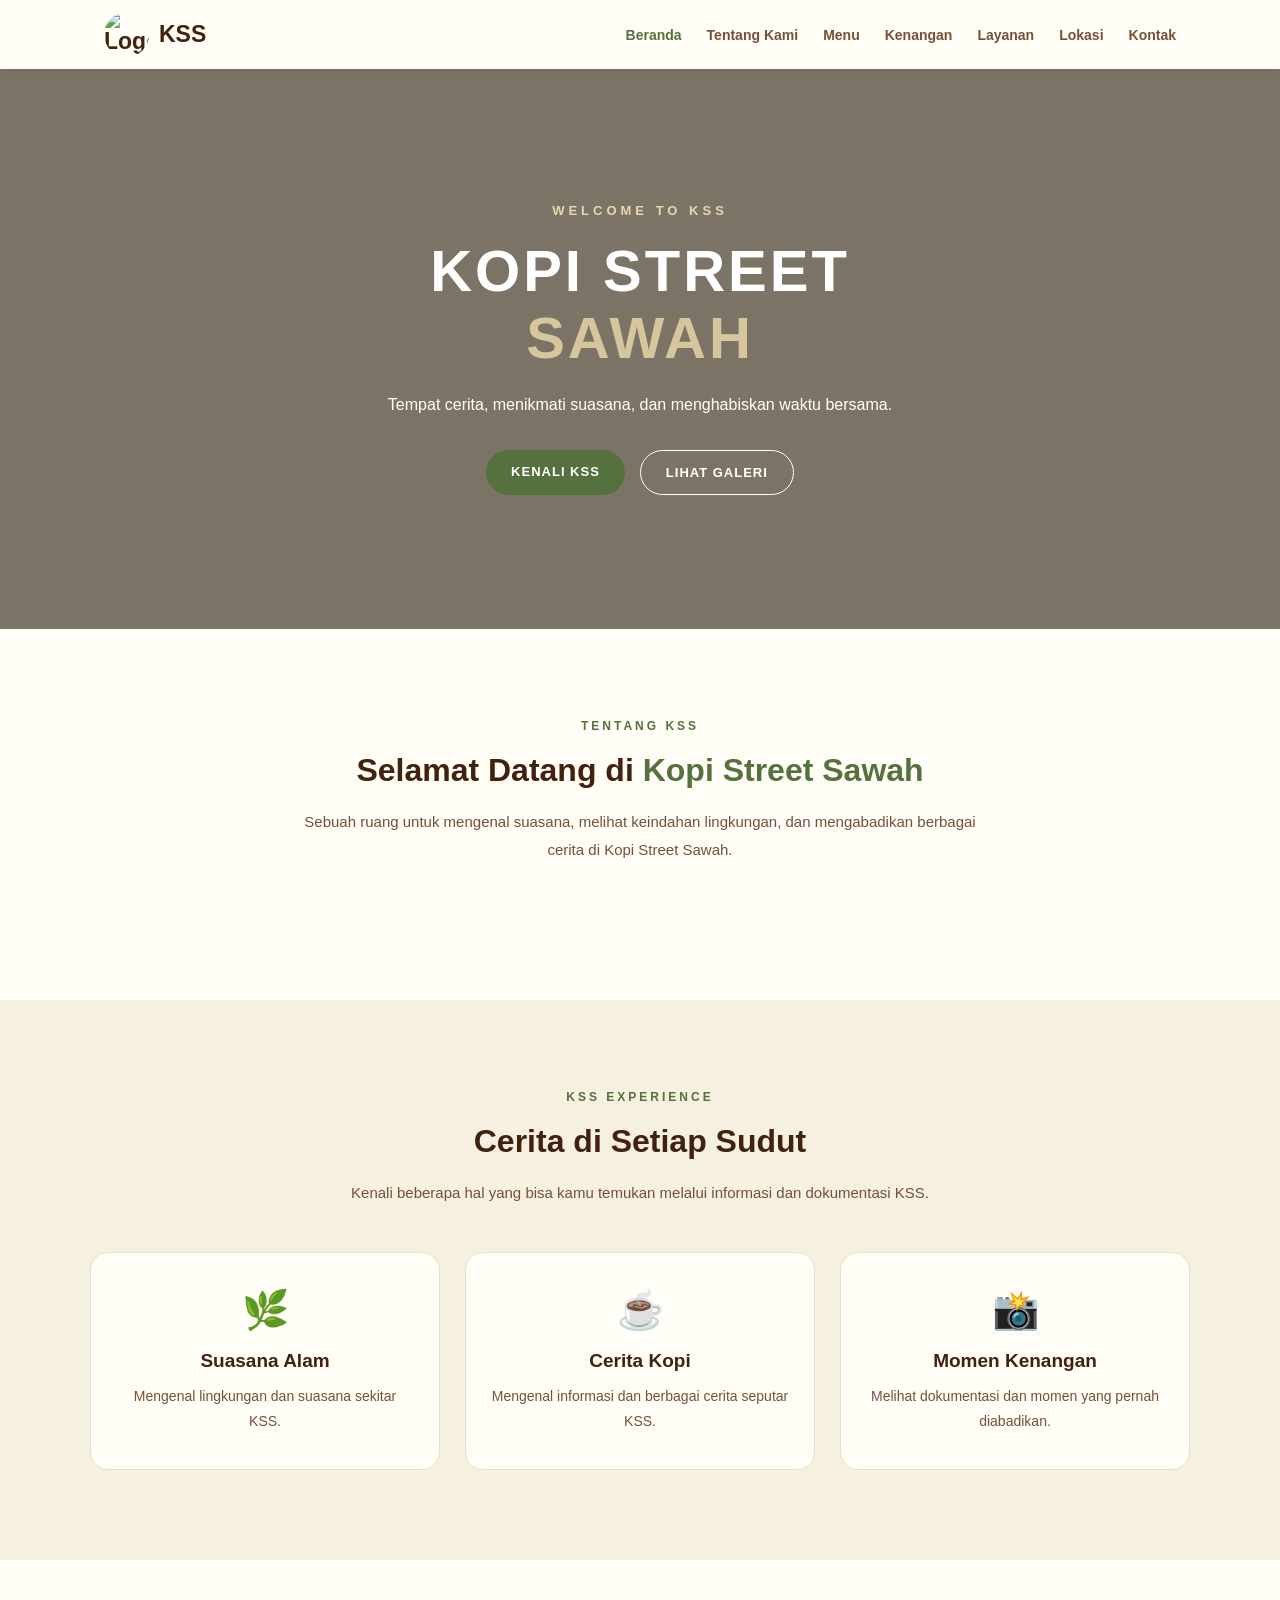
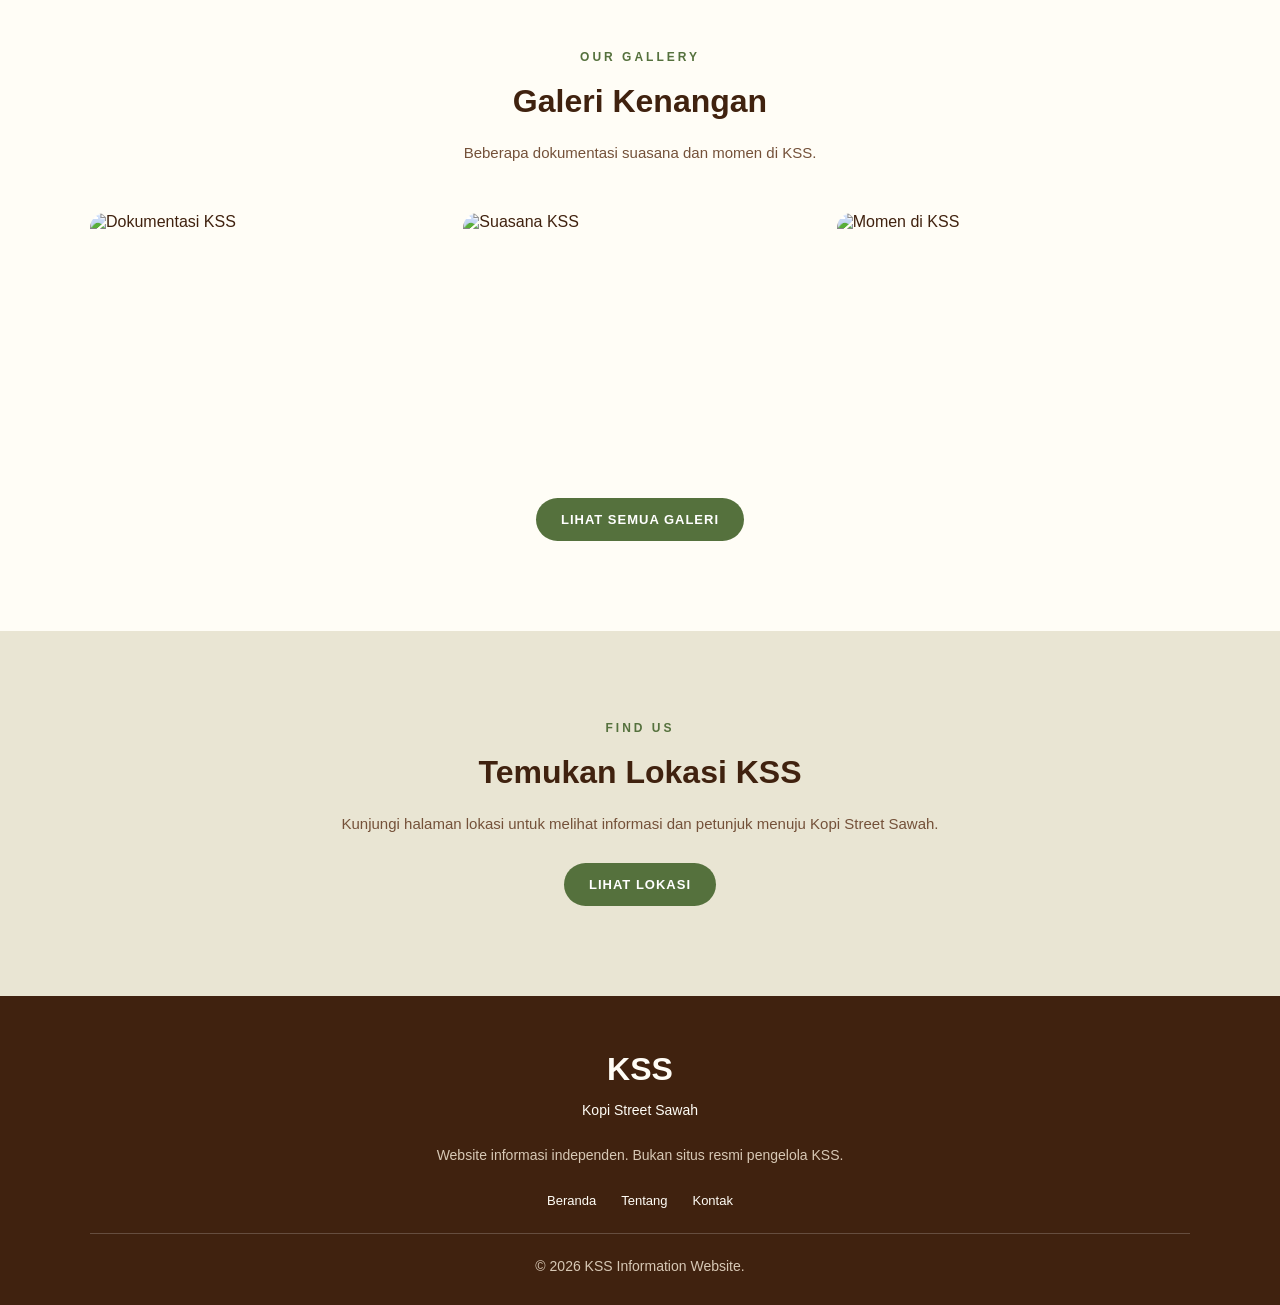
==== beranda.html @ fbb72c5a "uplod" ====
<!DOCTYPE html>
<html lang="id">

<head>
    <meta charset="UTF-8">

    <meta name="viewport"
          content="width=device-width, initial-scale=1.0">

    <title>Beranda | KSS Kopi Street Sawah</title>

    <meta name="description"
          content="Informasi dan galeri Kopi Street Sawah (KSS).">

    <link rel="stylesheet" href="style.css">
</head>

<body>

    <!-- =========================
         NAVBAR
    ========================== -->

    <header class="navbar">

        <div class="nav-container">

            <a href="beranda.html" class="nav-logo">
                <img src="img/logo-kss.png"
                     alt="Logo KSS">

                <span>KSS</span>
            </a>

            <button class="menu-toggle"
                    id="menuToggle"
                    aria-label="Buka menu navigasi"
                    aria-expanded="false">

                ☰

            </button>

            <nav class="nav-menu" id="navMenu">

                <a href="beranda.html" class="active">
                    Beranda
                </a>

                <a href="tentang.html">
                    Tentang Kami
                </a>

                <a href="menu.html">
                    Menu
                </a>

                <a href="kenangan.html">
                    Kenangan
                </a>

                <a href="layanan.html">
                    Layanan
                </a>

                <a href="lokasi.html">
                    Lokasi
                </a>

                <a href="kontak.html">
                    Kontak
                </a>

            </nav>

        </div>

    </header>


    <!-- =========================
         HERO / BANNER UTAMA
    ========================== -->

    <section class="hero">

        <div class="hero-content">

            <p class="hero-label">
                WELCOME TO KSS
            </p>

            <h1>
                KOPI STREET
                <span>SAWAH</span>
            </h1>

            <p class="hero-description">
                Tempat cerita, menikmati suasana,
                dan menghabiskan waktu bersama.
            </p>

            <div class="hero-buttons">

                <a href="tentang.html"
                   class="btn-primary">
                    KENALI KSS
                </a>

                <a href="kenangan.html"
                   class="btn-outline">
                    LIHAT GALERI
                </a>

            </div>

        </div>

    </section>


    <!-- =========================
         SAMBUTAN
    ========================== -->

    <section class="welcome-section">

        <div class="section-heading">

            <p class="section-label">
                TENTANG KSS
            </p>

            <h2>
                Selamat Datang di
                <span>Kopi Street Sawah</span>
            </h2>

            <p>
                Sebuah ruang untuk mengenal suasana,
                melihat keindahan lingkungan,
                dan mengabadikan berbagai cerita
                di Kopi Street Sawah.
            </p>

        </div>

    </section>


    <!-- =========================
         KEUNGGULAN SUASANA
    ========================== -->

    <section class="feature-section">

        <div class="section-heading">

            <p class="section-label">
                KSS EXPERIENCE
            </p>

            <h2>
                Cerita di Setiap Sudut
            </h2>

            <p>
                Kenali beberapa hal yang bisa
                kamu temukan melalui informasi
                dan dokumentasi KSS.
            </p>

        </div>

        <div class="feature-container">

            <article class="feature-card">

                <div class="feature-icon">
                    🌿
                </div>

                <h3>Suasana Alam</h3>

                <p>
                    Mengenal lingkungan dan
                    suasana sekitar KSS.
                </p>

            </article>


            <article class="feature-card">

                <div class="feature-icon">
                    ☕
                </div>

                <h3>Cerita Kopi</h3>

                <p>
                    Mengenal informasi dan
                    berbagai cerita seputar KSS.
                </p>

            </article>


            <article class="feature-card">

                <div class="feature-icon">
                    📸
                </div>

                <h3>Momen Kenangan</h3>

                <p>
                    Melihat dokumentasi dan
                    momen yang pernah diabadikan.
                </p>

            </article>

        </div>

    </section>


    <!-- =========================
         GALERI PREVIEW
    ========================== -->

    <section class="gallery-section">

        <div class="section-heading">

            <p class="section-label">
                OUR GALLERY
            </p>

            <h2>
                Galeri Kenangan
            </h2>

            <p>
                Beberapa dokumentasi suasana
                dan momen di KSS.
            </p>

        </div>

        <div class="gallery-container">

            <img src="img/galeri-1.jpg"
                 alt="Dokumentasi KSS">

            <img src="img/galeri-2.jpg"
                 alt="Suasana KSS">

            <img src="img/galeri-3.jpg"
                 alt="Momen di KSS">

        </div>

        <div class="gallery-button">

            <a href="kenangan.html"
               class="btn-primary">
                LIHAT SEMUA GALERI
            </a>

        </div>

    </section>


    <!-- =========================
         LOKASI PREVIEW
    ========================== -->

    <section class="location-section">

        <div class="location-content">

            <p class="section-label">
                FIND US
            </p>

            <h2>
                Temukan Lokasi KSS
            </h2>

            <p>
                Kunjungi halaman lokasi untuk
                melihat informasi dan petunjuk
                menuju Kopi Street Sawah.
            </p>

            <a href="lokasi.html"
               class="btn-primary">
                LIHAT LOKASI
            </a>

        </div>

    </section>


    <!-- =========================
         FOOTER
    ========================== -->

    <footer class="footer">

        <div class="footer-content">

            <h2>KSS</h2>

            <p>
                Kopi Street Sawah
            </p>

            <p class="footer-note">
                Website informasi independen.
                Bukan situs resmi pengelola KSS.
            </p>

            <div class="footer-links">

                <a href="beranda.html">Beranda</a>

                <a href="tentang.html">Tentang</a>

                <a href="kontak.html">Kontak</a>

            </div>

            <p class="copyright">
                © <span id="currentYear">2026</span>
                KSS Information Website.
            </p>

        </div>

    </footer>


    <script src="script.js"></script>

</body>
</html>
---- style.css ----
/* =================================
   1. PENGATURAN DASAR WEBSITE
================================= */

* {
    margin: 0;
    padding: 0;
    box-sizing: border-box;
}

:root {
    --cream: #f5f0df;
    --cream-light: #fffdf6;

    --brown: #40220f;
    --brown-light: #745139;

    --green: #55713d;
    --green-light: #829767;

    --white: #ffffff;
}

body {
    font-family: Arial, sans-serif;
    background-color: var(--cream);
    color: var(--brown);
}


/* =================================
   2. HALAMAN PEMBUKA
================================= */

.opening-page {
    min-height: 100vh;
    display: flex;
    justify-content: center;
    align-items: center;

    padding: 25px;

    background:
        radial-gradient(
            circle at top,
            #fffdf6,
            #e9e1c9
        );
}


/* =================================
   3. KOTAK KONTEN PEMBUKA
================================= */

.opening-container {
    width: 100%;
    max-width: 600px;
    text-align: center;
}

.opening-content {
    padding: 35px 20px;
    animation: fadeIn 1.2s ease;
}


/* =================================
   4. LOGO KSS
================================= */

.logo-wrapper {
    display: flex;
    justify-content: center;
    align-items: center;

    margin-bottom: 25px;
}

.opening-logo {
    width: 180px;
    height: 180px;

    object-fit: contain;

    border-radius: 50%;

    animation: logoAppear 1.2s ease;
}


/* =================================
   5. JUDUL WEBSITE
================================= */

.opening-title {
    font-size: 30px;
    font-weight: bold;

    letter-spacing: 2px;

    color: var(--brown);

    margin-bottom: 10px;
}

.opening-subtitle {
    font-size: 14px;
    color: var(--green);

    letter-spacing: 1px;

    margin-bottom: 35px;
}


/* =================================
   6. TEKS SAMBUTAN
================================= */

.welcome-text {
    margin-bottom: 35px;
}

.welcome-text p {
    font-size: 15px;
    line-height: 1.8;

    color: var(--brown-light);
}

.welcome-text h2 {
    font-size: 48px;

    color: var(--green);

    margin: 8px 0;
}


/* =================================
   7. TOMBOL MASUK WEBSITE
================================= */

.enter-button {
    display: inline-flex;
    align-items: center;
    justify-content: center;
    gap: 12px;

    padding: 15px 28px;

    background-color: var(--green);
    color: var(--white);

    text-decoration: none;

    font-size: 14px;
    font-weight: bold;

    letter-spacing: 1px;

    border-radius: 30px;

    transition: 0.3s ease;
}

.enter-button:hover {
    background-color: var(--brown);

    transform: translateY(-4px);
}

.enter-button span {
    font-size: 20px;
}


/* =================================
   8. FOOTER
================================= */

.opening-footer {
    margin-top: 45px;

    font-size: 12px;

    color: var(--brown-light);
}


/* =================================
   9. ANIMASI
================================= */

@keyframes fadeIn {
    from {
        opacity: 0;
        transform: translateY(20px);
    }

    to {
        opacity: 1;
        transform: translateY(0);
    }
}

@keyframes logoAppear {
    from {
        opacity: 0;
        transform: scale(0.7);
    }

    to {
        opacity: 1;
        transform: scale(1);
    }
}


/* =================================
   10. RESPONSIVE UNTUK HP
================================= */

@media screen and (max-width: 480px) {

    .opening-logo {
        width: 145px;
        height: 145px;
    }

    .opening-title {
        font-size: 23px;
    }

    .opening-subtitle {
        font-size: 12px;
    }

    .welcome-text h2 {
        font-size: 40px;
    }

    .welcome-text p {
        font-size: 14px;
    }

    .enter-button {
        padding: 13px 23px;
        font-size: 12px;
    }

}


/* =====================================
   11. NAVBAR
===================================== */

.navbar {
    width: 100%;
    background-color: var(--cream-light);

    position: sticky;
    top: 0;
    z-index: 1000;

    box-shadow: 0 3px 12px rgba(64, 34, 15, 0.08);
}

.nav-container {
    max-width: 1200px;
    margin: auto;
    padding: 12px 5%;

    display: flex;
    align-items: center;
    justify-content: space-between;
}

.nav-logo {
    display: flex;
    align-items: center;
    gap: 10px;

    color: var(--brown);
    text-decoration: none;

    font-size: 23px;
    font-weight: bold;
}

.nav-logo img {
    width: 45px;
    height: 45px;
    object-fit: contain;
    border-radius: 50%;
}

.nav-menu {
    display: flex;
    align-items: center;
    gap: 25px;
}

.nav-menu a {
    color: var(--brown-light);
    text-decoration: none;

    font-size: 14px;
    font-weight: bold;

    transition: 0.3s;
}

.nav-menu a:hover,
.nav-menu a.active {
    color: var(--green);
}

.menu-toggle {
    display: none;

    border: none;
    background: none;

    color: var(--brown);
    font-size: 28px;

    cursor: pointer;
}


/* =====================================
   12. HERO / BANNER
===================================== */

.hero {
    min-height: 560px;

    display: flex;
    align-items: center;
    justify-content: center;

    text-align: center;

    padding: 80px 20px;

    background:
        linear-gradient(
            rgba(35, 27, 15, 0.58),
            rgba(35, 27, 15, 0.58)
        ),
        url("img/background.jpg");

    background-size: cover;
    background-position: center;
}

.hero-content {
    max-width: 750px;
    color: var(--white);
}

.hero-label {
    color: #e8d6ad;

    font-size: 13px;
    font-weight: bold;
    letter-spacing: 4px;

    margin-bottom: 20px;
}

.hero h1 {
    font-size: 58px;
    line-height: 1.15;

    letter-spacing: 3px;

    margin-bottom: 20px;
}

.hero h1 span {
    display: block;
    color: #d6c69c;
}

.hero-description {
    font-size: 16px;
    line-height: 1.8;

    margin-bottom: 30px;
}

.hero-buttons {
    display: flex;
    justify-content: center;
    flex-wrap: wrap;
    gap: 15px;
}


/* =====================================
   13. TOMBOL UMUM
===================================== */

.btn-primary,
.btn-outline {
    display: inline-block;

    padding: 14px 25px;

    border-radius: 30px;

    text-decoration: none;

    font-size: 13px;
    font-weight: bold;
    letter-spacing: 1px;

    transition: 0.3s;
}

.btn-primary {
    background-color: var(--green);
    color: white;
}

.btn-primary:hover {
    background-color: var(--brown);
    transform: translateY(-3px);
}

.btn-outline {
    border: 1px solid white;
    color: white;
}

.btn-outline:hover {
    background-color: white;
    color: var(--brown);
}


/* =====================================
   14. JUDUL SETIAP BAGIAN
===================================== */

.section-heading {
    max-width: 700px;
    margin: 0 auto 45px;

    text-align: center;
}

.section-label {
    color: var(--green);

    font-size: 12px;
    font-weight: bold;
    letter-spacing: 3px;

    margin-bottom: 15px;
}

.section-heading h2,
.location-content h2 {
    color: var(--brown);

    font-size: 32px;
    line-height: 1.4;

    margin-bottom: 15px;
}

.section-heading h2 span {
    color: var(--green);
}

.section-heading p:not(.section-label) {
    color: var(--brown-light);

    font-size: 15px;
    line-height: 1.9;
}


/* =====================================
   15. SAMBUTAN
===================================== */

.welcome-section {
    padding: 90px 7%;

    background-color: var(--cream-light);
}


/* =====================================
   16. FEATURE / KEUNGGULAN
===================================== */

.feature-section {
    padding: 90px 7%;

    background-color: var(--cream);
}

.feature-container {
    max-width: 1100px;
    margin: auto;

    display: grid;
    grid-template-columns: repeat(3, 1fr);
    gap: 25px;
}

.feature-card {
    background-color: var(--cream-light);

    padding: 35px 25px;

    text-align: center;

    border-radius: 18px;

    border: 1px solid #e8dfc9;

    transition: 0.3s;
}

.feature-card:hover {
    transform: translateY(-7px);

    box-shadow: 0 12px 25px rgba(64, 34, 15, 0.1);
}

.feature-icon {
    font-size: 38px;
    margin-bottom: 18px;
}

.feature-card h3 {
    color: var(--brown);
    font-size: 19px;

    margin-bottom: 12px;
}

.feature-card p {
    color: var(--brown-light);

    font-size: 14px;
    line-height: 1.8;
}


/* =====================================
   17. GALERI
===================================== */

.gallery-section {
    padding: 90px 7%;

    background-color: var(--cream-light);
}

.gallery-container {
    max-width: 1100px;
    margin: auto;

    display: grid;
    grid-template-columns: repeat(3, 1fr);
    gap: 20px;
}

.gallery-container img {
    width: 100%;
    height: 250px;

    object-fit: cover;

    border-radius: 15px;

    transition: 0.3s;
}

.gallery-container img:hover {
    transform: scale(1.03);
}

.gallery-button {
    margin-top: 35px;
    text-align: center;
}


/* =====================================
   18. LOKASI
===================================== */

.location-section {
    padding: 90px 7%;

    text-align: center;

    background-color: #e9e5d3;
}

.location-content {
    max-width: 650px;
    margin: auto;
}

.location-content p:not(.section-label) {
    color: var(--brown-light);

    font-size: 15px;
    line-height: 1.9;

    margin-bottom: 25px;
}


/* =====================================
   19. FOOTER
===================================== */

.footer {
    background-color: var(--brown);

    color: var(--cream-light);

    padding: 55px 7% 25px;

    text-align: center;
}

.footer-content h2 {
    font-size: 32px;
    margin-bottom: 10px;
}

.footer-content > p {
    font-size: 14px;
    line-height: 1.8;
}

.footer-note {
    max-width: 500px;
    margin: 20px auto;
    color: #d7c8b5;
}

.footer-links {
    display: flex;
    justify-content: center;
    flex-wrap: wrap;
    gap: 25px;

    margin: 25px 0;
}

.footer-links a {
    color: var(--cream-light);
    text-decoration: none;
    font-size: 13px;
}

.footer-links a:hover {
    color: #c9d4a8;
}

.copyright {
    padding-top: 20px;
    border-top: 1px solid rgba(255,255,255,0.2);

    color: #d7c8b5;
}


/* =====================================
   20. RESPONSIVE TABLET DAN HP
===================================== */

@media screen and (max-width: 900px) {

    .nav-menu {
        gap: 12px;
    }

    .nav-menu a {
        font-size: 12px;
    }

    .hero h1 {
        font-size: 45px;
    }

    .feature-container {
        grid-template-columns: repeat(2, 1fr);
    }

}

@media screen and (max-width: 650px) {

    .nav-container {
        position: relative;
    }

    .menu-toggle {
        display: block;
    }

    .nav-menu {
        display: none;

        position: absolute;
        top: 100%;
        left: 0;

        width: 100%;

        padding: 20px;

        background-color: var(--cream-light);

        flex-direction: column;
        align-items: flex-start;

        box-shadow: 0 8px 15px rgba(0,0,0,0.1);
    }

    .nav-menu.show {
        display: flex;
    }

    .nav-menu a {
        width: 100%;
        padding: 10px 0;
        font-size: 14px;
    }

    .hero {
        min-height: 480px;
    }

    .hero h1 {
        font-size: 35px;
    }

    .hero-description {
        font-size: 14px;
    }

    .section-heading h2,
    .location-content h2 {
        font-size: 25px;
    }

    .feature-container {
        grid-template-columns: 1fr;
    }

    .gallery-container {
        grid-template-columns: 1fr;
    }

    .gallery-container img {
        height: 230px;
    }

    .welcome-section,
    .feature-section,
    .gallery-section,
    .location-section {
        padding: 65px 6%;
    }

}


/* =====================================
   21. BANNER TENTANG KAMI
===================================== */

.about-hero {
    min-height: 350px;

    display: flex;
    justify-content: center;
    align-items: center;

    text-align: center;

    padding: 70px 20px;

    background:
        linear-gradient(
            rgba(48, 35, 20, 0.65),
            rgba(48, 35, 20, 0.65)
        ),
        url("img/background.jpg");

    background-size: cover;
    background-position: center;
}

.about-hero-content {
    color: var(--white);
}

.about-hero-content .section-label {
    color: #e5d5b5;
}

.about-hero-content h1 {
    font-size: 48px;
    margin-bottom: 15px;
}

.about-hero-content p:last-child {
    font-size: 16px;
    line-height: 1.8;
}


/* =====================================
   22. PERKENALAN KSS
===================================== */

.about-introduction {
    max-width: 1200px;
    margin: auto;

    padding: 90px 7%;

    display: grid;
    grid-template-columns: 1fr 1fr;

    align-items: center;
    gap: 55px;
}

.about-image img {
    width: 100%;
    height: 380px;

    object-fit: cover;

    border-radius: 20px;

    box-shadow:
        0 12px 30px rgba(64, 34, 15, 0.12);
}

.about-text h2 {
    font-size: 34px;
    line-height: 1.4;

    color: var(--brown);

    margin-bottom: 20px;
}

.about-text h2 span {
    color: var(--green);
}

.about-text p:not(.section-label) {
    color: var(--brown-light);

    font-size: 15px;
    line-height: 1.9;

    margin-bottom: 15px;
}


/* =====================================
   23. CERITA KSS
===================================== */

.about-story {
    padding: 90px 7%;

    background-color: #eae5d5;
}

.story-container {
    max-width: 1100px;
    margin: auto;

    display: grid;
    grid-template-columns: repeat(3, 1fr);
    gap: 25px;
}

.story-card {
    background-color: var(--cream-light);

    padding: 35px 25px;

    text-align: center;

    border-radius: 18px;

    border: 1px solid #e5dcc7;

    transition: 0.3s ease;
}

.story-card:hover {
    transform: translateY(-7px);

    box-shadow:
        0 12px 25px rgba(64, 34, 15, 0.1);
}

.story-card span {
    display: block;

    font-size: 42px;

    margin-bottom: 18px;
}

.story-card h3 {
    color: var(--brown);

    font-size: 20px;

    margin-bottom: 12px;
}

.story-card p {
    color: var(--brown-light);

    font-size: 14px;
    line-height: 1.8;
}


/* =====================================
   24. GALERI TENTANG KSS
===================================== */

.about-gallery {
    padding: 100px 7%;

    text-align: center;

    background:
        linear-gradient(
            rgba(255, 253, 246, 0.92),
            rgba(255, 253, 246, 0.92)
        ),
        url("img/background.jpg");

    background-size: cover;
    background-position: center;
}

.about-gallery-content {
    max-width: 650px;
    margin: auto;
}

.about-gallery-content h2 {
    color: var(--brown);

    font-size: 32px;
    line-height: 1.4;

    margin-bottom: 15px;
}

.about-gallery-content p:not(.section-label) {
    color: var(--brown-light);

    font-size: 15px;
    line-height: 1.9;

    margin-bottom: 25px;
}


/* =====================================
   25. RESPONSIVE TENTANG KAMI
===================================== */

@media screen and (max-width: 800px) {

    .about-introduction {
        grid-template-columns: 1fr;

        gap: 30px;

        padding: 65px 6%;
    }

    .about-image img {
        height: 300px;
    }

    .story-container {
        grid-template-columns: repeat(2, 1fr);
    }

}

@media screen and (max-width: 550px) {

    .about-hero {
        min-height: 280px;
    }

    .about-hero-content h1 {
        font-size: 35px;
    }

    .about-introduction {
        padding: 55px 6%;
    }

    .about-image img {
        height: 240px;
    }

    .about-text h2 {
        font-size: 27px;
    }

    .story-container {
        grid-template-columns: 1fr;
    }

    .about-story {
        padding: 65px 6%;
    }

    .about-gallery {
        padding: 70px 6%;
    }

    .about-gallery-content h2 {
        font-size: 26px;
    }

}


/* =====================================
   26. BANNER MENU
===================================== */

.menu-hero {
    min-height: 350px;

    display: flex;
    align-items: center;
    justify-content: center;

    text-align: center;
    padding: 70px 20px;

    background:
        linear-gradient(
            rgba(48, 35, 20, 0.65),
            rgba(48, 35, 20, 0.65)
        ),
        url("img/background.jpg");

    background-size: cover;
    background-position: center;
}

.menu-hero-content {
    color: var(--white);
}

.menu-hero-content .section-label {
    color: #e5d5b5;
}

.menu-hero-content h1 {
    font-size: 48px;
    margin-bottom: 15px;
}

.menu-hero-content p:last-child {
    font-size: 15px;
    line-height: 1.8;
}


/* =====================================
   27. PEMBUKA MENU
===================================== */

.menu-introduction {
    padding: 80px 7%;

    background-color: var(--cream-light);
}


/* =====================================
   28. DAFTAR MENU
===================================== */

.menu-list-section {
    padding: 70px 7%;

    background-color: var(--cream);
}

.menu-information {
    max-width: 650px;
    margin: auto;

    padding: 45px 30px;

    text-align: center;

    background-color: var(--cream-light);

    border: 1px solid #e5dcc7;
    border-radius: 20px;
}

.menu-information-icon {
    font-size: 55px;
    margin-bottom: 20px;
}

.menu-information h2 {
    color: var(--brown);

    font-size: 25px;
    line-height: 1.4;

    margin-bottom: 15px;
}

.menu-information p {
    color: var(--brown-light);

    font-size: 14px;
    line-height: 1.9;
}


/* =====================================
   29. TEMPLATE KARTU MENU
===================================== */

.menu-card {
    overflow: hidden;

    background-color: var(--cream-light);

    border: 1px solid #e5dcc7;
    border-radius: 16px;

    transition: 0.3s ease;
}

.menu-card:hover {
    transform: translateY(-5px);

    box-shadow:
        0 12px 25px rgba(64, 34, 15, 0.1);
}

.menu-card img {
    width: 100%;
    height: 200px;

    object-fit: cover;
}

.menu-card-content {
    padding: 20px;
}

.menu-card-content h3 {
    color: var(--brown);

    font-size: 19px;

    margin-bottom: 10px;
}

.menu-card-content p {
    color: var(--brown-light);

    font-size: 14px;
    line-height: 1.7;

    margin-bottom: 15px;
}

.menu-card-content span {
    color: var(--green);

    font-size: 15px;
    font-weight: bold;
}


/* =====================================
   30. CATATAN MENU
===================================== */

.menu-note {
    padding: 30px 7%;

    background-color: #eae5d5;

    text-align: center;
}

.menu-note p {
    color: var(--brown-light);

    font-size: 13px;
    line-height: 1.8;

    margin-bottom: 8px;
}


/* =====================================
   31. RESPONSIVE MENU
===================================== */

@media screen and (max-width: 600px) {

    .menu-hero {
        min-height: 280px;
    }

    .menu-hero-content h1 {
        font-size: 36px;
    }

    .menu-information {
        padding: 35px 20px;
    }

    .menu-information h2 {
        font-size: 21px;
    }

    .menu-list-section {
        padding: 55px 6%;
    }

    .menu-introduction {
        padding: 60px 6%;
    }

}


/* =================================
   1. BANNER GALERI KENANGAN
================================= */

.memory-hero {
    min-height: 350px;
    display: flex;
    justify-content: center;
    align-items: center;
    text-align: center;
    padding: 60px 20px;

    background:
        linear-gradient(
            rgba(40, 25, 12, 0.65),
            rgba(40, 25, 12, 0.65)
        ),
        url("img/background.jpg");

    background-size: cover;
    background-position: center;
}

.memory-hero-content {
    max-width: 700px;
    color: white;
}

.memory-hero-content h1 {
    font-size: 42px;
    margin: 15px 0;
    letter-spacing: 1px;
}

.memory-hero-content p {
    font-size: 16px;
    line-height: 1.8;
}


/* =================================
   2. PEMBUKA GALERI
================================= */

.memory-introduction {
    padding: 70px 20px 35px;
    text-align: center;
}

.memory-introduction .section-heading {
    max-width: 700px;
    margin: auto;
}


/* =================================
   3. GRID GALERI FOTO
================================= */

.memory-gallery {
    padding: 35px 7% 80px;
}

.memory-grid {
    max-width: 1200px;
    margin: auto;

    display: grid;
    grid-template-columns: repeat(3, 1fr);
    gap: 25px;
}


/* =================================
   4. KARTU FOTO
================================= */

.memory-item {
    position: relative;
    overflow: hidden;

    background: var(--cream-light);

    border-radius: 15px;

    box-shadow:
        0 5px 18px rgba(0, 0, 0, 0.10);

    transition: 0.3s ease;
}

.memory-item img {
    width: 100%;
    height: 250px;

    display: block;

    object-fit: cover;

    transition: transform 0.5s ease;
}

.memory-item figcaption {
    padding: 17px;

    font-size: 15px;
    font-weight: bold;

    color: var(--brown);

    text-align: center;
}


/* =================================
   5. EFEK SAAT FOTO DISENTUH
================================= */

.memory-item:hover {
    transform: translateY(-7px);

    box-shadow:
        0 12px 25px rgba(0, 0, 0, 0.15);
}

.memory-item:hover img {
    transform: scale(1.08);
}


/* =================================
   6. BAGIAN VIDEO
================================= */

.memory-video-section {
    padding: 70px 20px 90px;

    background-color: var(--cream-light);
}

.memory-video-section .section-heading {
    max-width: 700px;
    margin: auto auto 35px;

    text-align: center;
}

.video-placeholder {
    max-width: 750px;
    min-height: 280px;

    margin: auto;
    padding: 35px 25px;

    display: flex;
    flex-direction: column;
    justify-content: center;
    align-items: center;

    text-align: center;

    background-color: #e9e1c9;

    border: 2px dashed var(--green);
    border-radius: 18px;
}

.video-placeholder-icon {
    width: 65px;
    height: 65px;

    display: flex;
    justify-content: center;
    align-items: center;

    margin-bottom: 20px;

    color: white;
    background-color: var(--green);

    border-radius: 50%;

    font-size: 25px;
}

.video-placeholder h3 {
    margin-bottom: 10px;
    color: var(--brown);
}

.video-placeholder p {
    max-width: 450px;

    color: var(--brown-light);

    font-size: 14px;
    line-height: 1.7;
}


/* =================================
   7. RESPONSIVE TABLET
================================= */

@media screen and (max-width: 900px) {

    .memory-grid {
        grid-template-columns: repeat(2, 1fr);
    }

    .memory-item img {
        height: 230px;
    }

}


/* =================================
   8. RESPONSIVE HP
================================= */

@media screen and (max-width: 600px) {

    .memory-hero {
        min-height: 280px;
    }

    .memory-hero-content h1 {
        font-size: 30px;
    }

    .memory-hero-content p {
        font-size: 14px;
    }

    .memory-introduction {
        padding: 50px 20px 20px;
    }

    .memory-gallery {
        padding: 25px 18px 55px;
    }

    .memory-grid {
        grid-template-columns: 1fr;
        gap: 20px;
    }

    .memory-item img {
        height: 240px;
    }

    .memory-video-section {
        padding: 50px 18px 65px;
    }

    .video-placeholder {
        min-height: 250px;
    }

}


/* =================================
   1. HERO LOKASI
================================= */

.location-hero {
    min-height: 350px;

    display: flex;
    justify-content: center;
    align-items: center;

    padding: 60px 20px;
    text-align: center;

    background:
        linear-gradient(
            rgba(40, 25, 12, 0.65),
            rgba(40, 25, 12, 0.65)
        ),
        url("img/background.jpg");

    background-size: cover;
    background-position: center;
}

.location-hero-content {
    max-width: 700px;
    color: white;
}

.location-hero-content h1 {
    font-size: 42px;
    margin: 15px 0;
}

.location-hero-content p {
    font-size: 16px;
    line-height: 1.8;
}


/* =================================
   2. INFORMASI LOKASI
================================= */

.location-information {
    padding: 75px 20px;
}

.location-information .section-heading {
    max-width: 700px;
    margin: auto;
    text-align: center;
}

.location-card {
    max-width: 600px;

    margin: 40px auto 0;
    padding: 35px 25px;

    text-align: center;

    background: var(--cream-light);

    border-radius: 18px;

    box-shadow:
        0 8px 25px rgba(0, 0, 0, 0.08);
}

.location-icon {
    font-size: 42px;
    margin-bottom: 15px;
}

.location-card h3 {
    font-size: 22px;
    margin-bottom: 12px;
    color: var(--brown);
}

.location-card p {
    color: var(--brown-light);
    line-height: 1.8;
}

.location-status {
    display: inline-block;

    margin-top: 20px;
    padding: 9px 17px;

    background: #e9e1c9;
    color: var(--green);

    border-radius: 20px;

    font-size: 12px;
    font-weight: bold;
}


/* =================================
   3. PETA LOKASI
================================= */

.location-map-section {
    padding: 75px 20px;

    background: var(--cream-light);
}

.location-map-section .section-heading {
    max-width: 700px;
    margin: 0 auto 35px;

    text-align: center;
}

.map-placeholder {
    max-width: 1000px;
    min-height: 320px;

    margin: auto;
    padding: 35px 20px;

    display: flex;
    flex-direction: column;
    justify-content: center;
    align-items: center;

    text-align: center;

    background: #e9e1c9;

    border: 2px dashed var(--green);
    border-radius: 18px;
}

.map-icon {
    font-size: 55px;
    margin-bottom: 18px;
}

.map-placeholder h3 {
    color: var(--brown);
    margin-bottom: 12px;
}

.map-placeholder p {
    max-width: 450px;

    color: var(--brown-light);

    font-size: 14px;
    line-height: 1.8;
}


/* =================================
   4. PETUNJUK KUNJUNGAN
================================= */

.location-guide {
    padding: 75px 7%;
}

.location-guide .section-heading {
    max-width: 700px;
    margin: 0 auto 40px;

    text-align: center;
}

.guide-grid {
    max-width: 1100px;

    margin: auto;

    display: grid;
    grid-template-columns: repeat(3, 1fr);

    gap: 25px;
}

.guide-card {
    padding: 30px 22px;

    text-align: center;

    background: var(--cream-light);

    border-radius: 15px;

    box-shadow:
        0 5px 18px rgba(0, 0, 0, 0.07);

    transition: 0.3s ease;
}

.guide-card:hover {
    transform: translateY(-6px);
}

.guide-card span {
    display: block;

    font-size: 38px;

    margin-bottom: 18px;
}

.guide-card h3 {
    color: var(--brown);

    font-size: 18px;

    margin-bottom: 12px;
}

.guide-card p {
    color: var(--brown-light);

    font-size: 14px;
    line-height: 1.8;
}


/* =================================
   5. RESPONSIVE TABLET
================================= */

@media screen and (max-width: 900px) {

    .guide-grid {
        grid-template-columns: repeat(2, 1fr);
    }

}


/* =================================
   6. RESPONSIVE HP
================================= */

@media screen and (max-width: 600px) {

    .location-hero {
        min-height: 280px;
    }

    .location-hero-content h1 {
        font-size: 30px;
    }

    .location-hero-content p {
        font-size: 14px;
    }

    .location-information {
        padding: 50px 18px;
    }

    .location-map-section {
        padding: 50px 18px;
    }

    .map-placeholder {
        min-height: 250px;
    }

    .location-guide {
        padding: 50px 18px;
    }

    .guide-grid {
        grid-template-columns: 1fr;
        gap: 18px;
    }

}


/* =================================
   1. HERO LAYANAN
================================= */

.service-hero {
    min-height: 350px;

    display: flex;
    justify-content: center;
    align-items: center;

    padding: 60px 20px;
    text-align: center;

    background:
        linear-gradient(
            rgba(40, 25, 12, 0.65),
            rgba(40, 25, 12, 0.65)
        ),
        url("img/background.jpg");

    background-size: cover;
    background-position: center;
}

.service-hero-content {
    max-width: 700px;
    color: white;
}

.service-hero-content h1 {
    font-size: 42px;
    margin: 15px 0;
}

.service-hero-content p {
    font-size: 16px;
    line-height: 1.8;
}


/* =================================
   2. PENGENALAN LAYANAN
================================= */

.service-introduction {
    padding: 75px 20px 40px;
}

.service-introduction .section-heading {
    max-width: 700px;
    margin: auto;
    text-align: center;
}


/* =================================
   3. KARTU LAYANAN
================================= */

.service-list-section {
    padding: 35px 7% 80px;
}

.service-grid {
    max-width: 1100px;
    margin: auto;

    display: grid;
    grid-template-columns: repeat(3, 1fr);
    gap: 25px;
}

.service-card {
    padding: 35px 25px;

    text-align: center;

    background: var(--cream-light);

    border-radius: 17px;

    box-shadow:
        0 6px 20px rgba(0, 0, 0, 0.08);

    transition: 0.3s ease;
}

.service-card:hover {
    transform: translateY(-7px);

    box-shadow:
        0 12px 25px rgba(0, 0, 0, 0.13);
}

.service-icon {
    font-size: 45px;
    margin-bottom: 20px;
}

.service-card h3 {
    color: var(--brown);
    font-size: 19px;
    margin-bottom: 15px;
}

.service-card p {
    color: var(--brown-light);

    font-size: 14px;
    line-height: 1.8;

    margin-bottom: 20px;
}

.service-link {
    display: inline-block;

    color: var(--green);

    text-decoration: none;

    font-size: 14px;
    font-weight: bold;

    transition: 0.3s;
}

.service-link:hover {
    color: var(--brown);
}


/* =================================
   4. FASILITAS
================================= */

.facility-section {
    padding: 75px 20px;

    background: var(--cream-light);
}

.facility-section .section-heading {
    max-width: 700px;
    margin: auto auto 35px;

    text-align: center;
}

.facility-placeholder {
    max-width: 750px;
    min-height: 260px;

    margin: auto;
    padding: 35px 25px;

    display: flex;
    flex-direction: column;
    justify-content: center;
    align-items: center;

    text-align: center;

    background: #e9e1c9;

    border: 2px dashed var(--green);
    border-radius: 18px;
}

.facility-icon {
    font-size: 50px;
    margin-bottom: 15px;
}

.facility-placeholder h3 {
    color: var(--brown);
    margin-bottom: 12px;
}

.facility-placeholder p {
    color: var(--brown-light);

    font-size: 14px;
    line-height: 1.8;
}


/* =================================
   5. CATATAN LAYANAN
================================= */

.service-note {
    max-width: 900px;

    margin: 50px auto;
    padding: 0 25px;

    text-align: center;
}

.service-note p {
    color: var(--brown-light);

    font-size: 14px;
    line-height: 1.9;
}


/* =================================
   6. RESPONSIVE TABLET
================================= */

@media screen and (max-width: 900px) {

    .service-grid {
        grid-template-columns: repeat(2, 1fr);
    }

}


/* =================================
   7. RESPONSIVE HP
================================= */

@media screen and (max-width: 600px) {

    .service-hero {
        min-height: 280px;
    }

    .service-hero-content h1 {
        font-size: 30px;
    }

    .service-hero-content p {
        font-size: 14px;
    }

    .service-introduction {
        padding: 50px 18px 25px;
    }

    .service-list-section {
        padding: 25px 18px 55px;
    }

    .service-grid {
        grid-template-columns: 1fr;
        gap: 18px;
    }

    .service-card {
        padding: 30px 22px;
    }

    .facility-section {
        padding: 50px 18px;
    }

    .facility-placeholder {
        min-height: 230px;
    }

}


/* =================================
   1. HERO PESAN
================================= */

.message-hero {
    min-height: 350px;

    display: flex;
    justify-content: center;
    align-items: center;

    padding: 60px 20px;
    text-align: center;

    background:
        linear-gradient(
            rgba(40, 25, 12, 0.65),
            rgba(40, 25, 12, 0.65)
        ),
        url("img/background.jpg");

    background-size: cover;
    background-position: center;
}

.message-hero-content {
    max-width: 700px;
    color: white;
}

.message-hero-content h1 {
    font-size: 42px;
    margin: 15px 0;
}

.message-hero-content p {
    font-size: 16px;
    line-height: 1.8;
}


/* =================================
   2. PENGENALAN PESAN
================================= */

.message-introduction {
    padding: 75px 20px 40px;
}

.message-introduction .section-heading {
    max-width: 750px;
    margin: auto;
    text-align: center;
}


/* =================================
   3. KARTU INFORMASI
================================= */

.message-options {
    max-width: 1150px;

    margin: auto;
    padding: 35px 25px 80px;

    display: grid;
    grid-template-columns: repeat(3, 1fr);
    gap: 25px;
}

.message-card {
    padding: 35px 25px;

    text-align: center;

    background: var(--cream-light);

    border-radius: 17px;

    box-shadow:
        0 6px 20px rgba(0, 0, 0, 0.08);

    transition: 0.3s ease;
}

.message-card:hover {
    transform: translateY(-7px);

    box-shadow:
        0 12px 25px rgba(0, 0, 0, 0.13);
}

.message-icon {
    font-size: 45px;
    margin-bottom: 20px;
}

.message-card h3 {
    color: var(--brown);

    font-size: 19px;

    margin-bottom: 15px;
}

.message-card p {
    color: var(--brown-light);

    font-size: 14px;
    line-height: 1.8;
}


/* =================================
   4. CATATAN INFORMASI
================================= */

.message-information {
    padding: 75px 20px;

    background: var(--cream-light);
}

.message-information-content {
    max-width: 800px;

    margin: auto;
    padding: 40px 30px;

    text-align: center;

    background: #e9e1c9;

    border-radius: 18px;
}

.message-information-content h2 {
    color: var(--brown);

    font-size: 25px;

    margin-bottom: 20px;
}

.message-information-content p {
    color: var(--brown-light);

    font-size: 14px;
    line-height: 1.9;

    margin-bottom: 12px;
}


/* =================================
   5. RESPONSIVE TABLET
================================= */

@media screen and (max-width: 900px) {

    .message-options {
        grid-template-columns: repeat(2, 1fr);
    }

}


/* =================================
   6. RESPONSIVE HP
================================= */

@media screen and (max-width: 600px) {

    .message-hero {
        min-height: 280px;
    }

    .message-hero-content h1 {
        font-size: 30px;
    }

    .message-hero-content p {
        font-size: 14px;
    }

    .message-introduction {
        padding: 50px 18px 25px;
    }

    .message-options {
        grid-template-columns: 1fr;

        padding: 25px 18px 55px;

        gap: 18px;
    }

    .message-card {
        padding: 30px 22px;
    }

    .message-information {
        padding: 50px 18px;
    }

    .message-information-content {
        padding: 30px 20px;
    }

    .message-information-content h2 {
        font-size: 22px;
    }

}


/* =================================
   1. HERO KONTAK
================================= */

.contact-hero {
    min-height: 350px;

    display: flex;
    justify-content: center;
    align-items: center;

    padding: 60px 20px;
    text-align: center;

    background:
        linear-gradient(
            rgba(40, 25, 12, 0.65),
            rgba(40, 25, 12, 0.65)
        ),
        url("img/background.jpg");

    background-size: cover;
    background-position: center;
}

.contact-hero-content {
    max-width: 700px;
    color: white;
}

.contact-hero-content h1 {
    font-size: 42px;
    margin: 15px 0;
}

.contact-hero-content p {
    font-size: 16px;
    line-height: 1.8;
}


/* =================================
   2. PEMBUKA KONTAK
================================= */

.contact-introduction {
    padding: 75px 20px 40px;
}

.contact-introduction .section-heading {
    max-width: 750px;
    margin: auto;
    text-align: center;
}


/* =================================
   3. KARTU KONTAK
================================= */

.contact-options {
    max-width: 1150px;

    margin: auto;
    padding: 35px 25px 80px;

    display: grid;
    grid-template-columns: repeat(3, 1fr);
    gap: 25px;
}

.contact-card {
    padding: 35px 25px;

    text-align: center;

    background: var(--cream-light);

    border-radius: 17px;

    box-shadow:
        0 6px 20px rgba(0, 0, 0, 0.08);

    transition: 0.3s ease;
}

.contact-card:hover {
    transform: translateY(-7px);

    box-shadow:
        0 12px 25px rgba(0, 0, 0, 0.13);
}

.contact-icon {
    font-size: 45px;
    margin-bottom: 20px;
}

.contact-card h3 {
    color: var(--brown);

    font-size: 19px;

    margin-bottom: 15px;
}

.contact-card p {
    color: var(--brown-light);

    font-size: 14px;
    line-height: 1.8;

    margin-bottom: 20px;
}

.contact-status {
    display: inline-block;

    padding: 9px 16px;

    color: var(--green);
    background: #e9e1c9;

    border-radius: 20px;

    font-size: 12px;
    font-weight: bold;
}

.contact-link {
    display: inline-block;

    color: var(--green);

    text-decoration: none;

    font-size: 14px;
    font-weight: bold;

    transition: 0.3s;
}

.contact-link:hover {
    color: var(--brown);
}


/* =================================
   4. CATATAN KONTAK
================================= */

.contact-note-section {
    padding: 75px 20px;

    background: var(--cream-light);
}

.contact-note {
    max-width: 800px;

    margin: auto;
    padding: 40px 30px;

    text-align: center;

    background: #e9e1c9;

    border-radius: 18px;
}

.contact-note h2 {
    color: var(--brown);

    font-size: 25px;

    margin-bottom: 20px;
}

.contact-note p {
    color: var(--brown-light);

    font-size: 14px;
    line-height: 1.9;

    margin-bottom: 12px;
}


/* =================================
   5. RESPONSIVE TABLET
================================= */

@media screen and (max-width: 900px) {

    .contact-options {
        grid-template-columns: repeat(2, 1fr);
    }

}


/* =================================
   6. RESPONSIVE HP
================================= */

@media screen and (max-width: 600px) {

    .contact-hero {
        min-height: 280px;
    }

    .contact-hero-content h1 {
        font-size: 30px;
    }

    .contact-hero-content p {
        font-size: 14px;
    }

    .contact-introduction {
        padding: 50px 18px 25px;
    }

    .contact-options {
        grid-template-columns: 1fr;

        padding: 25px 18px 55px;

        gap: 18px;
    }

    .contact-card {
        padding: 30px 22px;
    }

    .contact-note-section {
        padding: 50px 18px;
    }

    .contact-note {
        padding: 30px 20px;
    }

    .contact-note h2 {
        font-size: 22px;
    }

}


/* =================================
   HALAMAN ULASAN KSS
================================= */

.review-hero {
    min-height: 320px;
    display: flex;
    justify-content: center;
    align-items: center;
    text-align: center;
    padding: 50px 20px;

    background:
        linear-gradient(rgba(45, 35, 20, 0.65),
        rgba(45, 35, 20, 0.65)),
        url("img/background.jpg") center/cover;
}

.review-hero-content {
    max-width: 750px;
    color: white;
}

.review-hero h1 {
    font-size: 42px;
    margin: 15px 0;
}

.review-hero p {
    line-height: 1.8;
}

.review-introduction {
    padding: 65px 20px 35px;
    text-align: center;
}

.review-list-section {
    padding: 30px 20px 70px;
}

.review-placeholder {
    max-width: 650px;
    margin: auto;
    padding: 50px 25px;
    text-align: center;

    background: var(--cream-light);
    border: 1px solid #e5dcc8;
    border-radius: 20px;
    box-shadow: 0 8px 25px rgba(64, 34, 15, 0.08);
}

.review-icon {
    font-size: 55px;
    margin-bottom: 20px;
}

.review-placeholder h2 {
    font-size: 23px;
    color: var(--brown);
    margin-bottom: 15px;
}

.review-placeholder p {
    color: var(--brown-light);
    line-height: 1.8;
}

.review-information {
    padding: 30px 20px 70px;
}

.review-info-card {
    max-width: 750px;
    margin: auto;
    padding: 35px 25px;
    text-align: center;

    background: #e9eddf;
    border-radius: 20px;
}

.review-info-card h2 {
    color: var(--green);
    margin-bottom: 15px;
}

.review-info-card p {
    color: var(--brown-light);
    line-height: 1.8;
    margin-bottom: 25px;
}

.review-button {
    display: inline-block;
    padding: 13px 25px;

    background: var(--green);
    color: white;

    text-decoration: none;
    font-weight: bold;
    border-radius: 30px;
    transition: 0.3s;
}

.review-button:hover {
    background: var(--brown);
    transform: translateY(-3px);
}


/* RESPONSIVE ULASAN */

@media screen and (max-width: 650px) {

    .review-hero {
        min-height: 260px;
    }

    .review-hero h1 {
        font-size: 30px;
    }

    .review-placeholder {
        padding: 35px 20px;
    }

    .review-placeholder h2 {
        font-size: 20px;
    }

    .review-info-card {
        padding: 30px 20px;
    }

}


/* =================================
   TENTANG KSS - MOMENTS
================================= */

.about-moments {
    padding: 75px 20px;
    background: var(--cream-light);
}

.moments-container {
    max-width: 1150px;
    margin: 40px auto 0;

    display: grid;
    grid-template-columns: repeat(3, 1fr);
    gap: 25px;
}

.moment-card {
    overflow: hidden;
    background: white;
    border-radius: 18px;
    box-shadow: 0 8px 25px rgba(64, 34, 15, 0.09);
    transition: transform 0.35s ease, box-shadow 0.35s ease;
}

.moment-card:hover {
    transform: translateY(-9px);
    box-shadow: 0 15px 30px rgba(64, 34, 15, 0.15);
}

.moment-image {
    width: 100%;
    height: 250px;
    overflow: hidden;
}

.moment-image img {
    width: 100%;
    height: 100%;
    object-fit: cover;
    transition: transform 0.5s ease;
}

.moment-card:hover .moment-image img {
    transform: scale(1.08);
}

.moment-content {
    padding: 25px;
}

.moment-content span {
    font-size: 11px;
    font-weight: bold;
    letter-spacing: 1.5px;
    color: var(--green);
}

.moment-content h3 {
    margin: 12px 0;
    font-size: 21px;
    color: var(--brown);
}

.moment-content p {
    font-size: 14px;
    line-height: 1.8;
    color: var(--brown-light);
}

/* RESPONSIVE */

@media screen and (max-width: 850px) {
    .moments-container {
        grid-template-columns: repeat(2, 1fr);
    }
}

@media screen and (max-width: 550px) {
    .moments-container {
        grid-template-columns: 1fr;
        max-width: 400px;
    }

    .moment-image {
        height: 230px;
    }

    .moment-content {
        padding: 22px;
    }
}
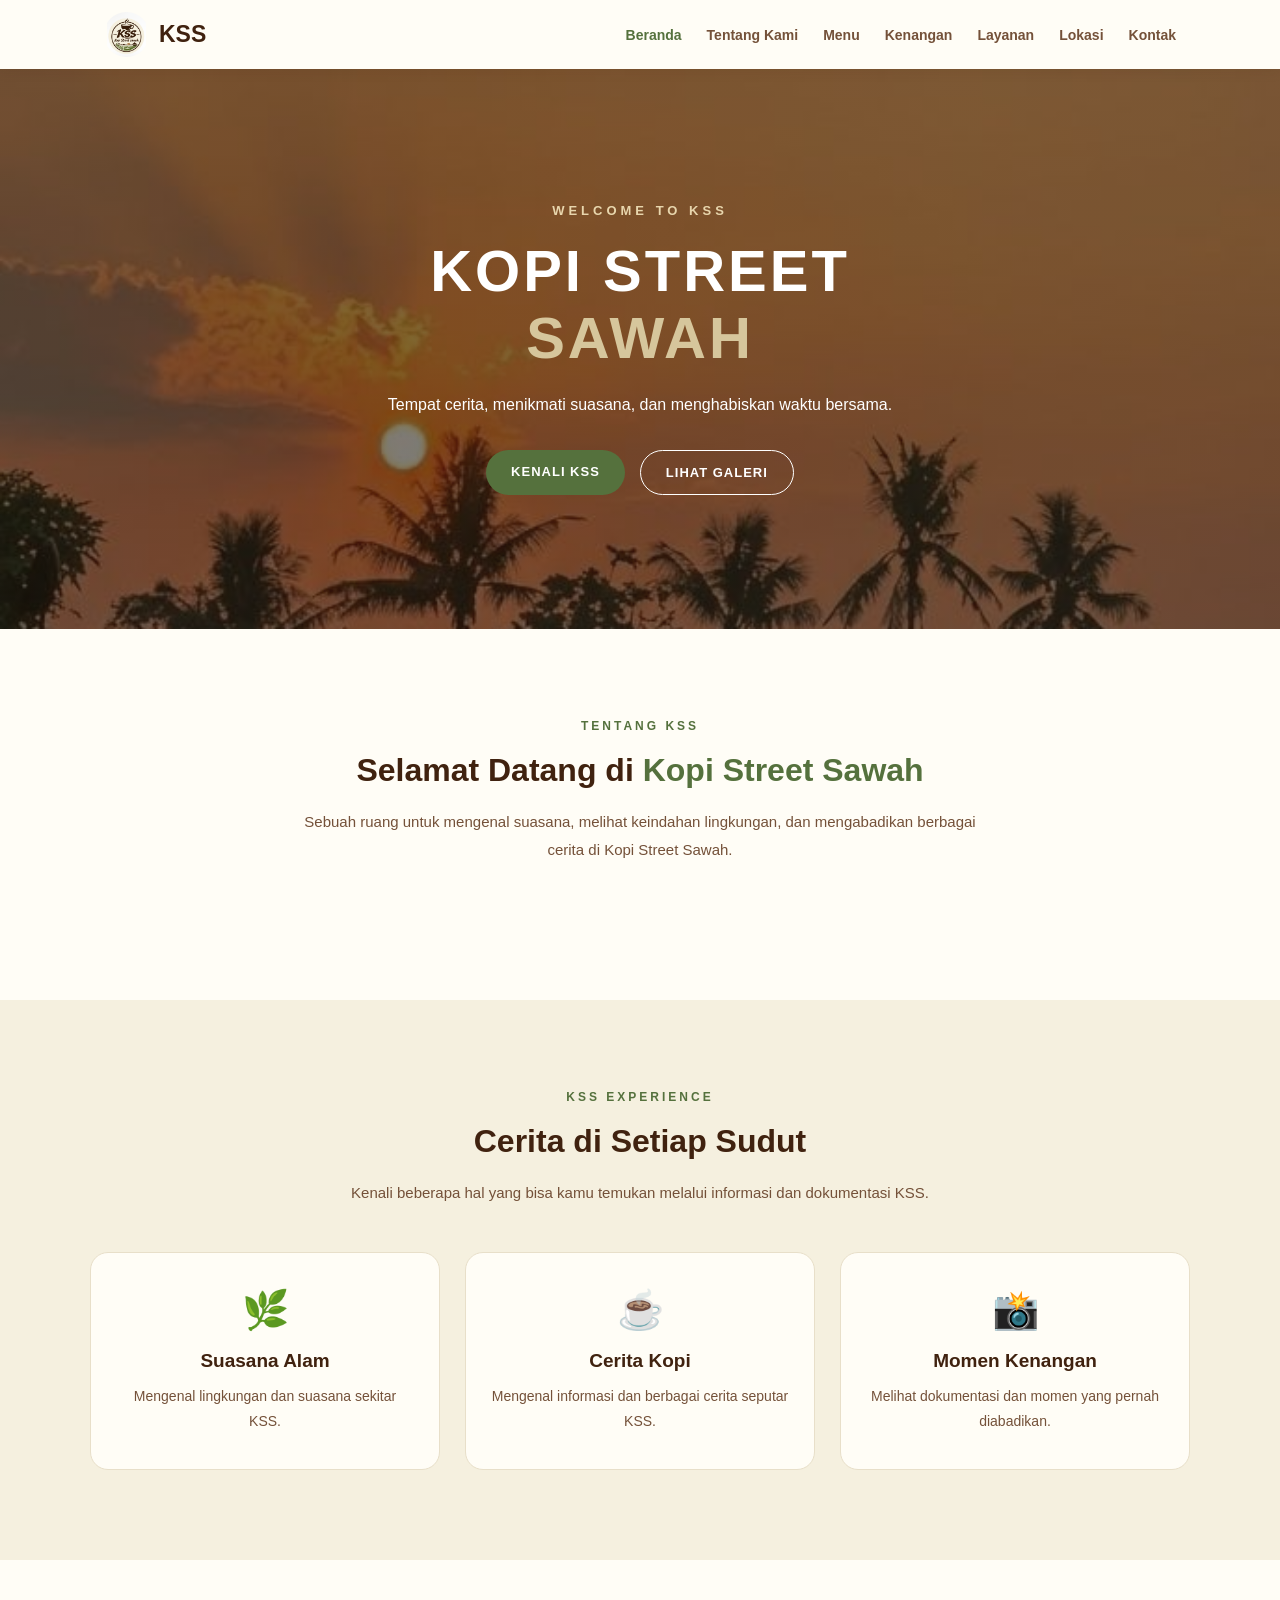
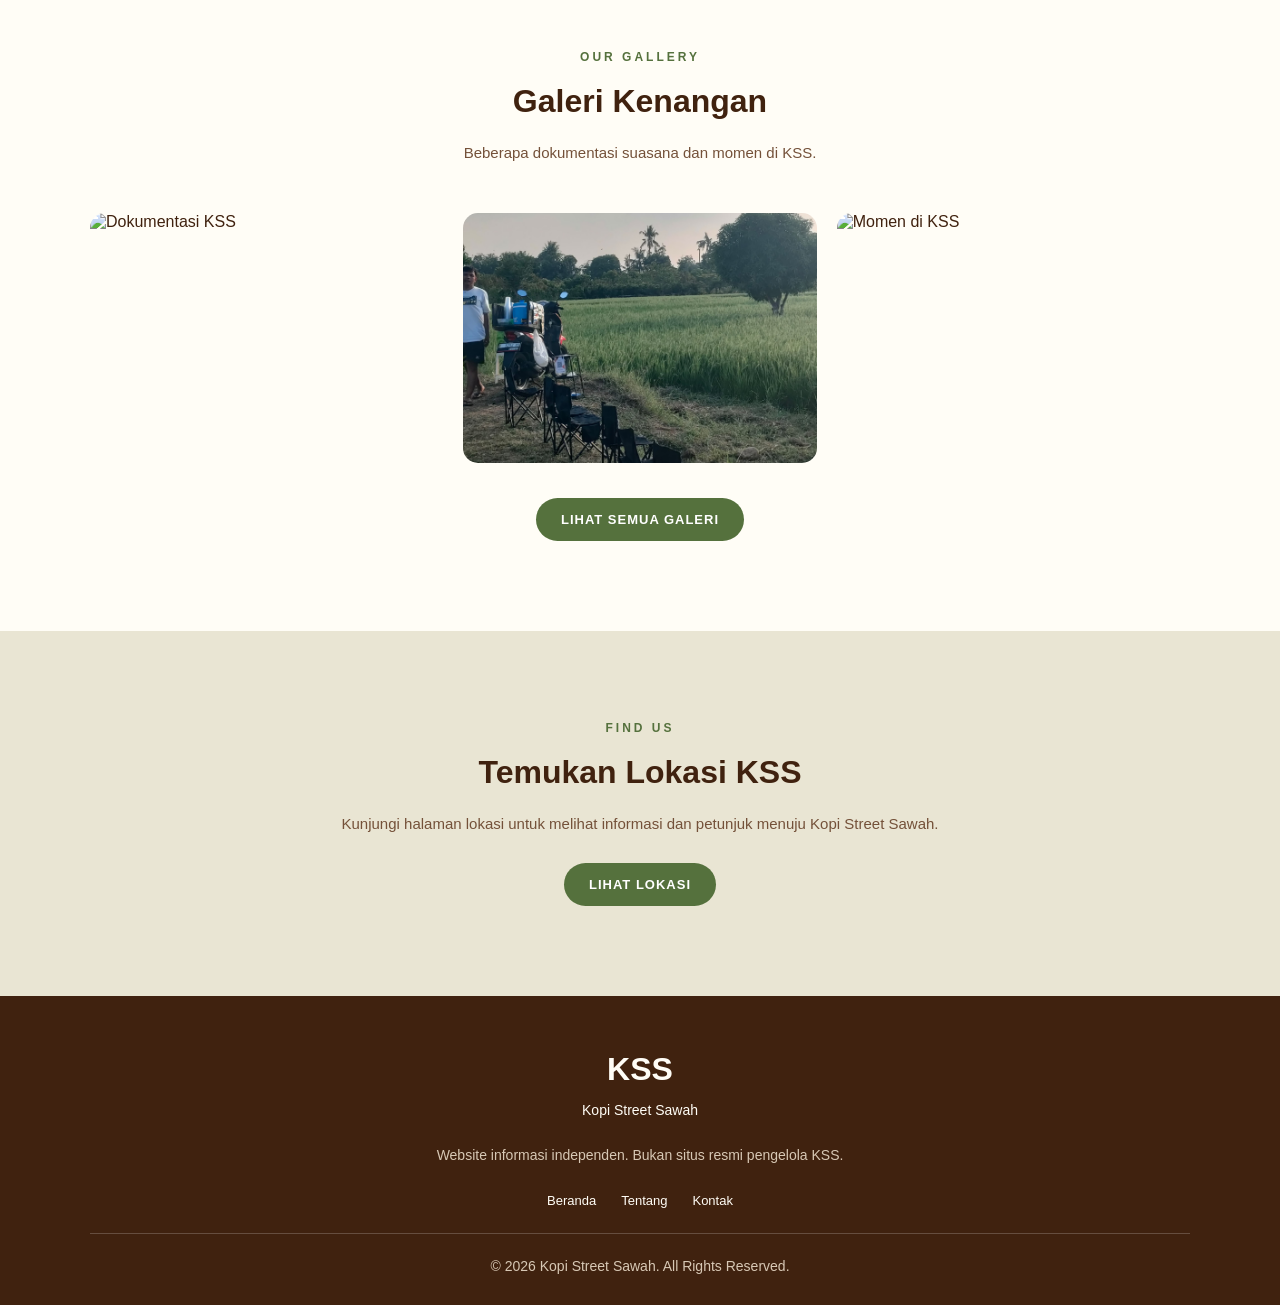
==== commit 31aad4fd: "update" ====
--- a/beranda.html
+++ b/beranda.html
@@ -337,8 +337,8 @@
             </div>
 
             <p class="copyright">
-                © <span id="currentYear">2026</span>
-                KSS Information Website.
+                © 2026 Kopi Street Sawah. All Rights Reserved.
+            </p>
             </p>
 
         </div>
--- a/style.css
+++ b/style.css
@@ -2782,3 +2782,264 @@
         padding: 22px;
     }
 }
+
+
+/* =========================
+   FOTO DAFTAR MENU KSS
+========================== */
+
+.menu-photo-container {
+    width: 100%;
+    max-width: 850px;
+    margin: 40px auto;
+    padding: 0 20px;
+}
+
+.menu-photo-card {
+    background: var(--white);
+    border-radius: 20px;
+    overflow: hidden;
+    box-shadow: 0 10px 30px rgba(64, 34, 15, 0.12);
+    transition: 0.3s ease;
+}
+
+.menu-photo-card:hover {
+    transform: translateY(-6px);
+    box-shadow: 0 16px 35px rgba(64, 34, 15, 0.18);
+}
+
+.menu-photo-card img {
+    display: block;
+    width: 100%;
+    height: auto;
+    max-height: 850px;
+    object-fit: contain;
+    background: var(--cream);
+}
+
+.menu-photo-caption {
+    padding: 25px;
+    text-align: center;
+}
+
+.menu-photo-caption h3 {
+    color: var(--brown);
+    font-size: 22px;
+    margin-bottom: 10px;
+}
+
+.menu-photo-caption p {
+    color: var(--brown-light);
+    font-size: 14px;
+    line-height: 1.8;
+}
+
+@media screen and (max-width: 600px) {
+    .menu-photo-container {
+        padding: 0 15px;
+        margin: 25px auto;
+    }
+
+    .menu-photo-caption {
+        padding: 20px;
+    }
+
+    .menu-photo-caption h3 {
+        font-size: 19px;
+    }
+
+    .menu-photo-caption p {
+        font-size: 13px;
+    }
+}
+
+
+/* =========================
+   POPUP FOTO MENU
+========================== */
+
+.menu-lightbox {
+    display: none;
+    position: fixed;
+    inset: 0;
+    z-index: 9999;
+    background: rgba(0, 0, 0, 0.92);
+    justify-content: center;
+    align-items: center;
+    padding: 25px;
+}
+
+.menu-lightbox.active {
+    display: flex;
+}
+
+.menu-lightbox img {
+    max-width: 100%;
+    max-height: 90vh;
+    object-fit: contain;
+    border-radius: 10px;
+}
+
+.menu-lightbox-close {
+    position: absolute;
+    top: 15px;
+    right: 20px;
+    background: transparent;
+    color: white;
+    border: none;
+    font-size: 40px;
+    cursor: pointer;
+    z-index: 10000;
+}
+
+.menu-photo-card img {
+    cursor: zoom-in;
+}
+
+
+/* =========================
+   POPUP GALERI KENANGAN KSS
+========================== */
+
+.memory-lightbox {
+    display: none;
+    position: fixed;
+    inset: 0;
+    z-index: 9999;
+    background: rgba(0, 0, 0, 0.94);
+    justify-content: center;
+    align-items: center;
+    padding: 25px;
+}
+
+.memory-lightbox.active {
+    display: flex;
+}
+
+.memory-lightbox img {
+    max-width: 100%;
+    max-height: 90vh;
+    object-fit: contain;
+    border-radius: 10px;
+}
+
+.memory-lightbox-close {
+    position: absolute;
+    top: 15px;
+    right: 20px;
+    background: transparent;
+    color: white;
+    border: none;
+    font-size: 40px;
+    cursor: pointer;
+    z-index: 10000;
+}
+
+.memory-item img {
+    cursor: zoom-in;
+}
+
+
+/* =========================
+   HALAMAN ULASAN KSS
+========================== */
+
+.review-introduction {
+    padding: 65px 20px 35px;
+}
+
+.review-list-section {
+    padding: 25px 20px 65px;
+}
+
+.review-placeholder {
+    width: 90%;
+    max-width: 750px;
+    margin: auto;
+    padding: 45px 30px;
+    text-align: center;
+    background: var(--cream-light);
+    border-radius: 20px;
+    box-shadow: 0 8px 25px rgba(64, 34, 15, 0.08);
+}
+
+.review-icon {
+    font-size: 45px;
+    margin-bottom: 18px;
+}
+
+.review-placeholder h2 {
+    color: var(--brown);
+    margin-bottom: 15px;
+}
+
+.review-placeholder p {
+    color: var(--brown-light);
+    line-height: 1.8;
+    margin-bottom: 12px;
+}
+
+.review-status {
+    font-size: 14px;
+    font-style: italic;
+}
+
+.review-empty-note {
+    margin-top: 18px;
+    font-weight: bold;
+}
+
+.review-information {
+    padding: 30px 20px 75px;
+}
+
+.review-info-card {
+    width: 90%;
+    max-width: 750px;
+    margin: auto;
+    padding: 40px 30px;
+    text-align: center;
+    background: #e9e3ce;
+    border-radius: 20px;
+}
+
+.review-info-card h2 {
+    margin-bottom: 15px;
+    color: var(--brown);
+}
+
+.review-info-card p {
+    line-height: 1.8;
+    margin-bottom: 20px;
+    color: var(--brown-light);
+}
+
+.review-button {
+    display: inline-block;
+    padding: 13px 22px;
+    margin: 5px;
+    background: var(--green);
+    color: var(--white);
+    text-decoration: none;
+    border-radius: 30px;
+    font-weight: bold;
+    transition: 0.3s;
+}
+
+.review-button:hover {
+    background: var(--brown);
+    transform: translateY(-2px);
+}
+
+@media screen and (max-width: 600px) {
+    .review-placeholder,
+    .review-info-card {
+        width: 100%;
+        padding: 30px 20px;
+    }
+
+    .review-button {
+        display: block;
+        margin: 12px auto;
+    }
+}
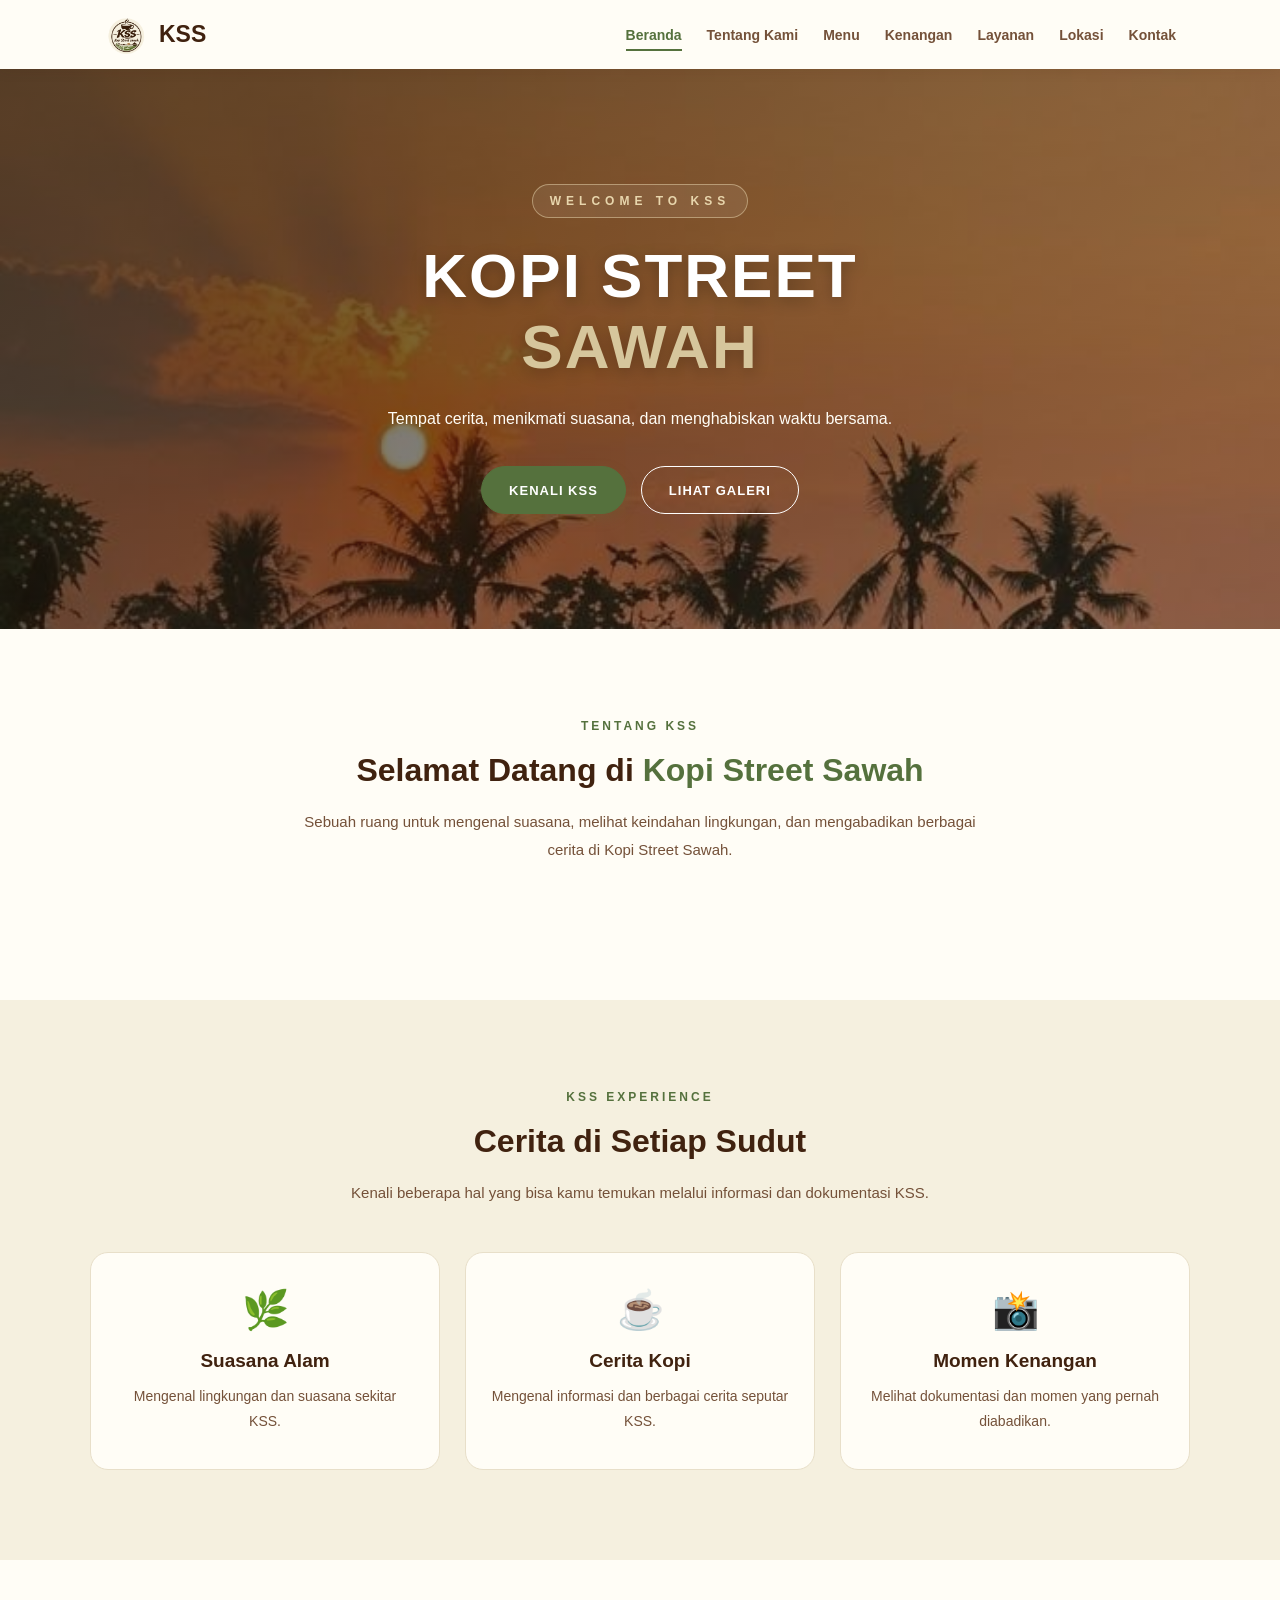
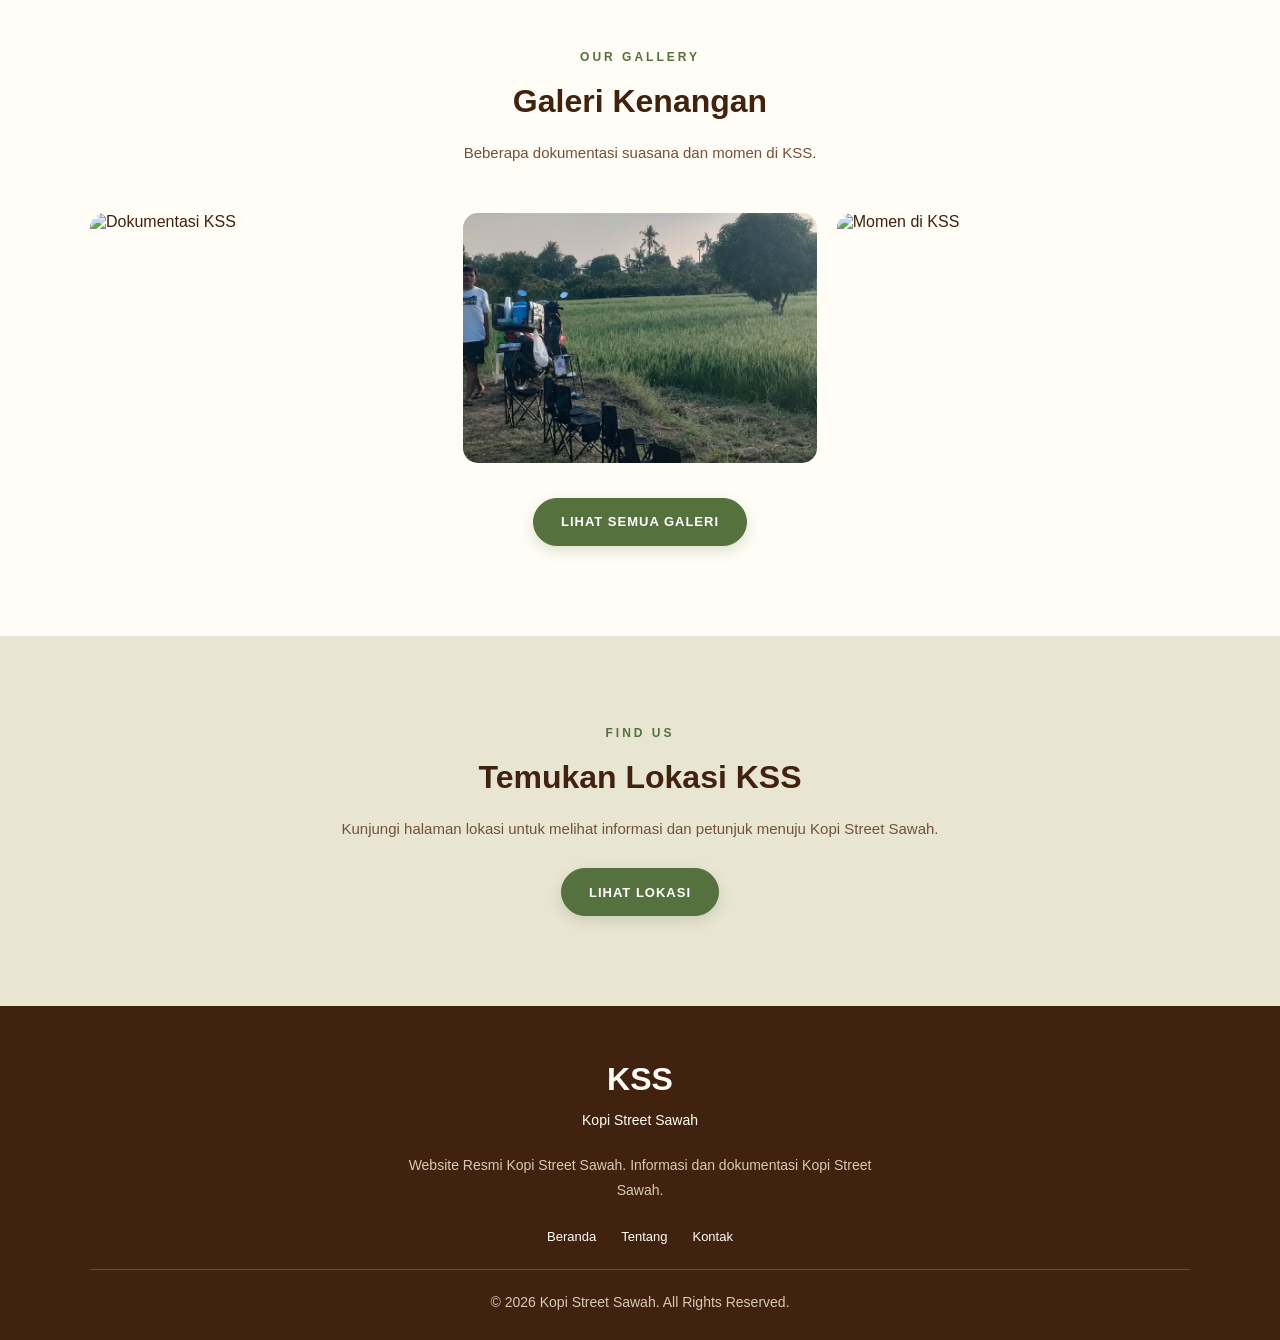
==== commit af33e701: "update beranda.html" ====
--- a/beranda.html
+++ b/beranda.html
@@ -322,9 +322,9 @@
             </p>
 
             <p class="footer-note">
-                Website informasi independen.
-                Bukan situs resmi pengelola KSS.
-            </p>
+    Website Resmi Kopi Street Sawah.
+    Informasi dan dokumentasi Kopi Street Sawah.
+</p>
 
             <div class="footer-links">
 
--- a/style.css
+++ b/style.css
@@ -22,11 +22,22 @@
     --white: #ffffff;
 }
 
+
 body {
     font-family: Arial, sans-serif;
-    background-color: var(--cream);
+
+    background: linear-gradient(
+        180deg,
+        #fffdf6 0%,
+        #f5f0df 55%,
+        #eee5cc 100%
+    );
+
+    background-attachment: fixed;
+
     color: var(--brown);
 }
+
 
 
 /* =================================
@@ -333,7 +344,7 @@
 
 
 /* =====================================
-   12. HERO / BANNER
+   12. HERO / BANNER KSS
 ===================================== */
 
 .hero {
@@ -343,14 +354,17 @@
     align-items: center;
     justify-content: center;
 
-    text-align: center;
-
-    padding: 80px 20px;
+    position: relative;
+    overflow: hidden;
+
+    text-align: center;
+    padding: 90px 20px;
 
     background:
         linear-gradient(
-            rgba(35, 27, 15, 0.58),
-            rgba(35, 27, 15, 0.58)
+            135deg,
+            rgba(35, 27, 15, 0.72),
+            rgba(35, 27, 15, 0.38)
         ),
         url("img/background.jpg");
 
@@ -359,27 +373,40 @@
 }
 
 .hero-content {
-    max-width: 750px;
+    width: 100%;
+    max-width: 780px;
+
     color: var(--white);
+
+    animation: heroFadeIn 1.2s ease both;
 }
 
 .hero-label {
+    display: inline-block;
+
     color: #e8d6ad;
 
-    font-size: 13px;
+    font-size: 12px;
     font-weight: bold;
-    letter-spacing: 4px;
-
-    margin-bottom: 20px;
+    letter-spacing: 5px;
+
+    margin-bottom: 22px;
+    padding: 9px 17px;
+
+    border: 1px solid rgba(232, 214, 173, 0.5);
+    border-radius: 30px;
+    background: rgba(255, 255, 255, 0.08);
 }
 
 .hero h1 {
-    font-size: 58px;
+    font-size: clamp(38px, 6vw, 62px);
     line-height: 1.15;
 
-    letter-spacing: 3px;
-
-    margin-bottom: 20px;
+    letter-spacing: 2px;
+
+    margin-bottom: 22px;
+
+    text-shadow: 0 4px 15px rgba(0, 0, 0, 0.25);
 }
 
 .hero h1 span {
@@ -388,60 +415,118 @@
 }
 
 .hero-description {
+    max-width: 620px;
+    margin: 0 auto 32px;
+
     font-size: 16px;
-    line-height: 1.8;
-
-    margin-bottom: 30px;
+    line-height: 1.9;
+
+    color: #fffdf6;
 }
 
 .hero-buttons {
     display: flex;
     justify-content: center;
+    align-items: center;
+
     flex-wrap: wrap;
     gap: 15px;
 }
 
+@keyframes heroFadeIn {
+    from {
+        opacity: 0;
+        transform: translateY(25px);
+    }
+
+    to {
+        opacity: 1;
+        transform: translateY(0);
+    }
+}
+
+
+
 
 /* =====================================
-   13. TOMBOL UMUM
+   13. TOMBOL UMUM KSS
 ===================================== */
 
 .btn-primary,
 .btn-outline {
-    display: inline-block;
-
-    padding: 14px 25px;
+    display: inline-flex;
+    align-items: center;
+    justify-content: center;
+    gap: 10px;
+
+    min-height: 48px;
+    padding: 14px 27px;
 
     border-radius: 30px;
-
     text-decoration: none;
 
     font-size: 13px;
     font-weight: bold;
     letter-spacing: 1px;
 
-    transition: 0.3s;
+    cursor: pointer;
+
+    transition:
+        background-color 0.3s ease,
+        color 0.3s ease,
+        transform 0.3s ease,
+        box-shadow 0.3s ease;
 }
 
 .btn-primary {
     background-color: var(--green);
-    color: white;
+    color: var(--white);
+
+    border: 1px solid var(--green);
+    box-shadow: 0 5px 14px rgba(85, 113, 61, 0.2);
 }
 
 .btn-primary:hover {
     background-color: var(--brown);
+    border-color: var(--brown);
+
     transform: translateY(-3px);
+    box-shadow: 0 8px 18px rgba(64, 34, 15, 0.2);
 }
 
 .btn-outline {
-    border: 1px solid white;
-    color: white;
+    background-color: transparent;
+
+    border: 1px solid var(--white);
+    color: var(--white);
 }
 
 .btn-outline:hover {
-    background-color: white;
+    background-color: var(--white);
     color: var(--brown);
-}
+
+    transform: translateY(-3px);
+}
+
+.btn-primary:focus-visible,
+.btn-outline:focus-visible {
+    outline: 3px solid var(--green-light);
+    outline-offset: 4px;
+}
+
+@media (max-width: 480px) {
+    .hero-buttons {
+        gap: 12px;
+    }
+
+    .btn-primary,
+    .btn-outline {
+        min-height: 45px;
+        padding: 12px 20px;
+        font-size: 12px;
+    }
+}
+
 
 
 /* =====================================
@@ -3043,3 +3128,473 @@
         margin: 12px auto;
     }
 }
+
+/* VIDEO KENANGAN KSS */
+
+.memory-video-section {
+    padding: 70px 7%;
+    background-color: var(--cream-light);
+}
+
+
+/* VIDEO KSS - UKURAN RESPONSIF */
+
+.memory-video-container {
+    width: 100%;
+    max-width: 280px;
+    margin: 30px auto;
+    overflow: hidden;
+    border-radius: 16px;
+    border: 2px solid var(--green-light);
+    box-shadow: 0 10px 25px rgba(64, 34, 15, 0.12);
+    background-color: #000;
+}
+
+.memory-video-container video {
+    display: block;
+    width: 100%;
+    height: auto;
+    object-fit: contain;
+}
+
+@media screen and (max-width: 400px) {
+    .memory-video-container {
+        max-width: calc(100% - 30px);
+    }
+}
+
+
+@media screen and (max-width: 600px) {
+    .memory-video-section {
+        padding: 55px 6%;
+    }
+    
+    .memory-video-container {
+        border-radius: 12px;
+    }
+}
+
+
+/* =========================
+   KARTU 22 MENU KSS
+========================== */
+
+.menu-items-container {
+    display: grid;
+    grid-template-columns: repeat(4, minmax(0, 1fr));
+    gap: 22px;
+    width: 100%;
+    max-width: 1200px;
+    margin: 40px auto 20px;
+}
+
+.menu-item-card {
+    overflow: hidden;
+    background-color: var(--cream-light);
+    border: 1px solid rgba(85, 113, 61, 0.2);
+    border-radius: 16px;
+    box-shadow: 0 5px 16px rgba(64, 34, 15, 0.08);
+    transition: transform 0.3s ease, box-shadow 0.3s ease;
+}
+
+.menu-item-card:hover {
+    transform: translateY(-5px);
+    box-shadow: 0 10px 22px rgba(64, 34, 15, 0.14);
+}
+
+.menu-item-card img {
+    display: block;
+    width: 100%;
+    aspect-ratio: 4 / 3;
+    object-fit: cover;
+    cursor: zoom-in;
+}
+
+.menu-item-info {
+    padding: 15px;
+    text-align: center;
+}
+
+.menu-item-info h3 {
+    color: var(--brown);
+    font-size: 16px;
+    margin-bottom: 8px;
+}
+
+.menu-item-info p {
+    color: var(--green);
+    font-size: 14px;
+    font-weight: bold;
+}
+
+/* TABLET */
+@media screen and (max-width: 900px) {
+    .menu-items-container {
+        grid-template-columns: repeat(3, minmax(0, 1fr));
+        gap: 16px;
+    }
+}
+
+/* HP */
+@media screen and (max-width: 600px) {
+    .menu-items-container {
+        grid-template-columns: repeat(2, minmax(0, 1fr));
+        gap: 12px;
+        margin-top: 25px;
+    }
+
+    .menu-item-card {
+        border-radius: 12px;
+    }
+
+    .menu-item-info {
+        padding: 12px 8px;
+    }
+
+    .menu-item-info h3 {
+        font-size: 14px;
+    }
+
+    .menu-item-info p {
+        font-size: 13px;
+    }
+}
+
+
+/* =====================================
+   32. PENYEMPURNAAN NAVBAR RESPONSIF
+===================================== */
+
+.navbar {
+    backdrop-filter: blur(12px);
+    -webkit-backdrop-filter: blur(12px);
+}
+
+.nav-container {
+    min-height: 68px;
+}
+
+.nav-logo {
+    flex-shrink: 0;
+    transition: 0.3s ease;
+}
+
+.nav-logo:hover {
+    color: var(--green);
+}
+
+.nav-menu a {
+    position: relative;
+    padding: 8px 0;
+    transition: color 0.3s ease;
+}
+
+.nav-menu a::after {
+    content: "";
+    position: absolute;
+    left: 0;
+    bottom: 0;
+    width: 0;
+    height: 2px;
+    background-color: var(--green);
+    transition: width 0.3s ease;
+}
+
+.nav-menu a:hover::after,
+.nav-menu a.active::after {
+    width: 100%;
+}
+
+.menu-toggle {
+    margin-left: auto;
+    padding: 5px 10px;
+    border-radius: 8px;
+    transition: background-color 0.3s ease;
+}
+
+.menu-toggle:hover {
+    background-color: rgba(85, 113, 61, 0.12);
+}
+
+/* NAVIGASI HP DAN TABLET */
+
+@media screen and (max-width: 800px) {
+
+    .nav-container {
+        padding: 10px 5%;
+    }
+
+    .menu-toggle {
+        display: block;
+    }
+
+    .nav-menu {
+        display: none;
+        position: absolute;
+        top: 100%;
+        left: 0;
+        width: 100%;
+        padding: 15px 6%;
+        background-color: var(--cream-light);
+        flex-direction: column;
+        align-items: stretch;
+        gap: 5px;
+        box-shadow: 0 8px 18px rgba(64, 34, 15, 0.12);
+    }
+
+    .nav-menu.show {
+        display: flex;
+    }
+
+    .nav-menu a {
+        width: 100%;
+        padding: 12px 5px;
+    }
+
+    .nav-menu a::after {
+        display: none;
+    }
+}
+
+
+/* =====================================
+   DAFTAR MENU - 4 KATEGORI KSS
+===================================== */
+
+.menu-category-section {
+    padding: 65px 7%;
+    background-color: var(--cream);
+}
+
+.menu-category-container {
+    max-width: 1100px;
+    margin: auto;
+
+    display: grid;
+    grid-template-columns: repeat(2, 1fr);
+    gap: 25px;
+}
+
+.menu-category {
+    padding: 28px;
+    background-color: var(--cream-light);
+
+    border: 1px solid rgba(64, 34, 15, 0.12);
+    border-radius: 16px;
+
+    box-shadow: 0 8px 22px rgba(64, 34, 15, 0.07);
+
+    transition: transform 0.3s ease,
+                box-shadow 0.3s ease;
+}
+
+.menu-category:hover {
+    transform: translateY(-5px);
+    box-shadow: 0 12px 28px rgba(64, 34, 15, 0.12);
+}
+
+/* JUDUL KATEGORI */
+
+.menu-category h2 {
+    color: var(--green);
+    font-size: 22px;
+    margin-bottom: 22px;
+    padding-bottom: 13px;
+
+    border-bottom: 2px solid var(--green-light);
+}
+
+/* DAFTAR NAMA DAN HARGA */
+
+.menu-price-list {
+    display: flex;
+    flex-direction: column;
+    gap: 0;
+}
+
+.menu-price-item {
+    display: flex;
+    justify-content: space-between;
+    align-items: center;
+    gap: 15px;
+
+    padding: 13px 0;
+
+    border-bottom: 1px dashed rgba(64, 34, 15, 0.2);
+
+    color: var(--brown-light);
+    font-size: 14px;
+    line-height: 1.5;
+}
+
+.menu-price-item:last-child {
+    border-bottom: none;
+}
+
+.menu-price-item span:first-child {
+    font-weight: 500;
+}
+
+.menu-price-item span:last-child {
+    color: var(--brown);
+    font-weight: bold;
+    white-space: nowrap;
+}
+
+/* TAMPILAN TABLET */
+
+@media screen and (max-width: 800px) {
+    .menu-category-section {
+        padding: 50px 5%;
+    }
+
+    .menu-category-container {
+        gap: 18px;
+    }
+
+    .menu-category {
+        padding: 22px;
+    }
+}
+
+/* TAMPILAN HP */
+
+@media screen and (max-width: 600px) {
+    .menu-category-container {
+        grid-template-columns: 1fr;
+        gap: 20px;
+    }
+
+    .menu-category {
+        padding: 22px;
+    }
+
+    .menu-category h2 {
+        font-size: 20px;
+    }
+
+    .menu-price-item {
+        font-size: 13px;
+        padding: 12px 0;
+    }
+}
+
+
+
+/* =====================================
+   KARTU FOTO MENU KSS
+===================================== */
+
+.menu-category-section {
+    padding: 60px 7%;
+    background-color: var(--cream);
+}
+
+.menu-category-container {
+    max-width: 1100px;
+    margin: auto;
+    display: flex;
+    flex-direction: column;
+    gap: 45px;
+}
+
+.menu-category {
+    padding: 25px;
+    background-color: var(--cream-light);
+    border-radius: 18px;
+    border: 1px solid rgba(64, 34, 15, 0.12);
+    box-shadow: 0 8px 22px rgba(64, 34, 15, 0.07);
+}
+
+.menu-category h2 {
+    color: var(--green);
+    font-size: 25px;
+    margin-bottom: 25px;
+    padding-bottom: 13px;
+    border-bottom: 2px solid var(--green-light);
+}
+
+.menu-card-grid {
+    display: grid;
+    grid-template-columns: repeat(4, 1fr);
+    gap: 20px;
+}
+
+.menu-card {
+    overflow: hidden;
+    border-radius: 13px;
+    background-color: white;
+    border: 1px solid rgba(64, 34, 15, 0.1);
+    transition: transform 0.3s ease,
+                box-shadow 0.3s ease;
+}
+
+.menu-card:hover {
+    transform: translateY(-5px);
+    box-shadow: 0 10px 22px rgba(64, 34, 15, 0.13);
+}
+
+.menu-card img {
+    display: block;
+    width: 100%;
+    aspect-ratio: 1 / 1;
+    object-fit: cover;
+}
+
+.menu-card-info {
+    padding: 14px;
+}
+
+.menu-card-info h3 {
+    color: var(--brown);
+    font-size: 14px;
+    line-height: 1.5;
+    margin-bottom: 8px;
+}
+
+.menu-card-info p {
+    color: var(--green);
+    font-size: 14px;
+    font-weight: bold;
+}
+
+/* TABLET */
+
+@media screen and (max-width: 900px) {
+    .menu-card-grid {
+        grid-template-columns: repeat(3, 1fr);
+    }
+}
+
+/* HP */
+
+@media screen and (max-width: 600px) {
+    .menu-category-section {
+        padding: 40px 5%;
+    }
+
+    .menu-category {
+        padding: 18px;
+    }
+
+    .menu-category h2 {
+        font-size: 21px;
+    }
+
+    .menu-card-grid {
+        grid-template-columns: repeat(2, 1fr);
+        gap: 13px;
+    }
+
+    .menu-card-info {
+        padding: 11px;
+    }
+
+    .menu-card-info h3 {
+        font-size: 12px;
+    }
+
+    .menu-card-info p {
+        font-size: 13px;
+    }
+}
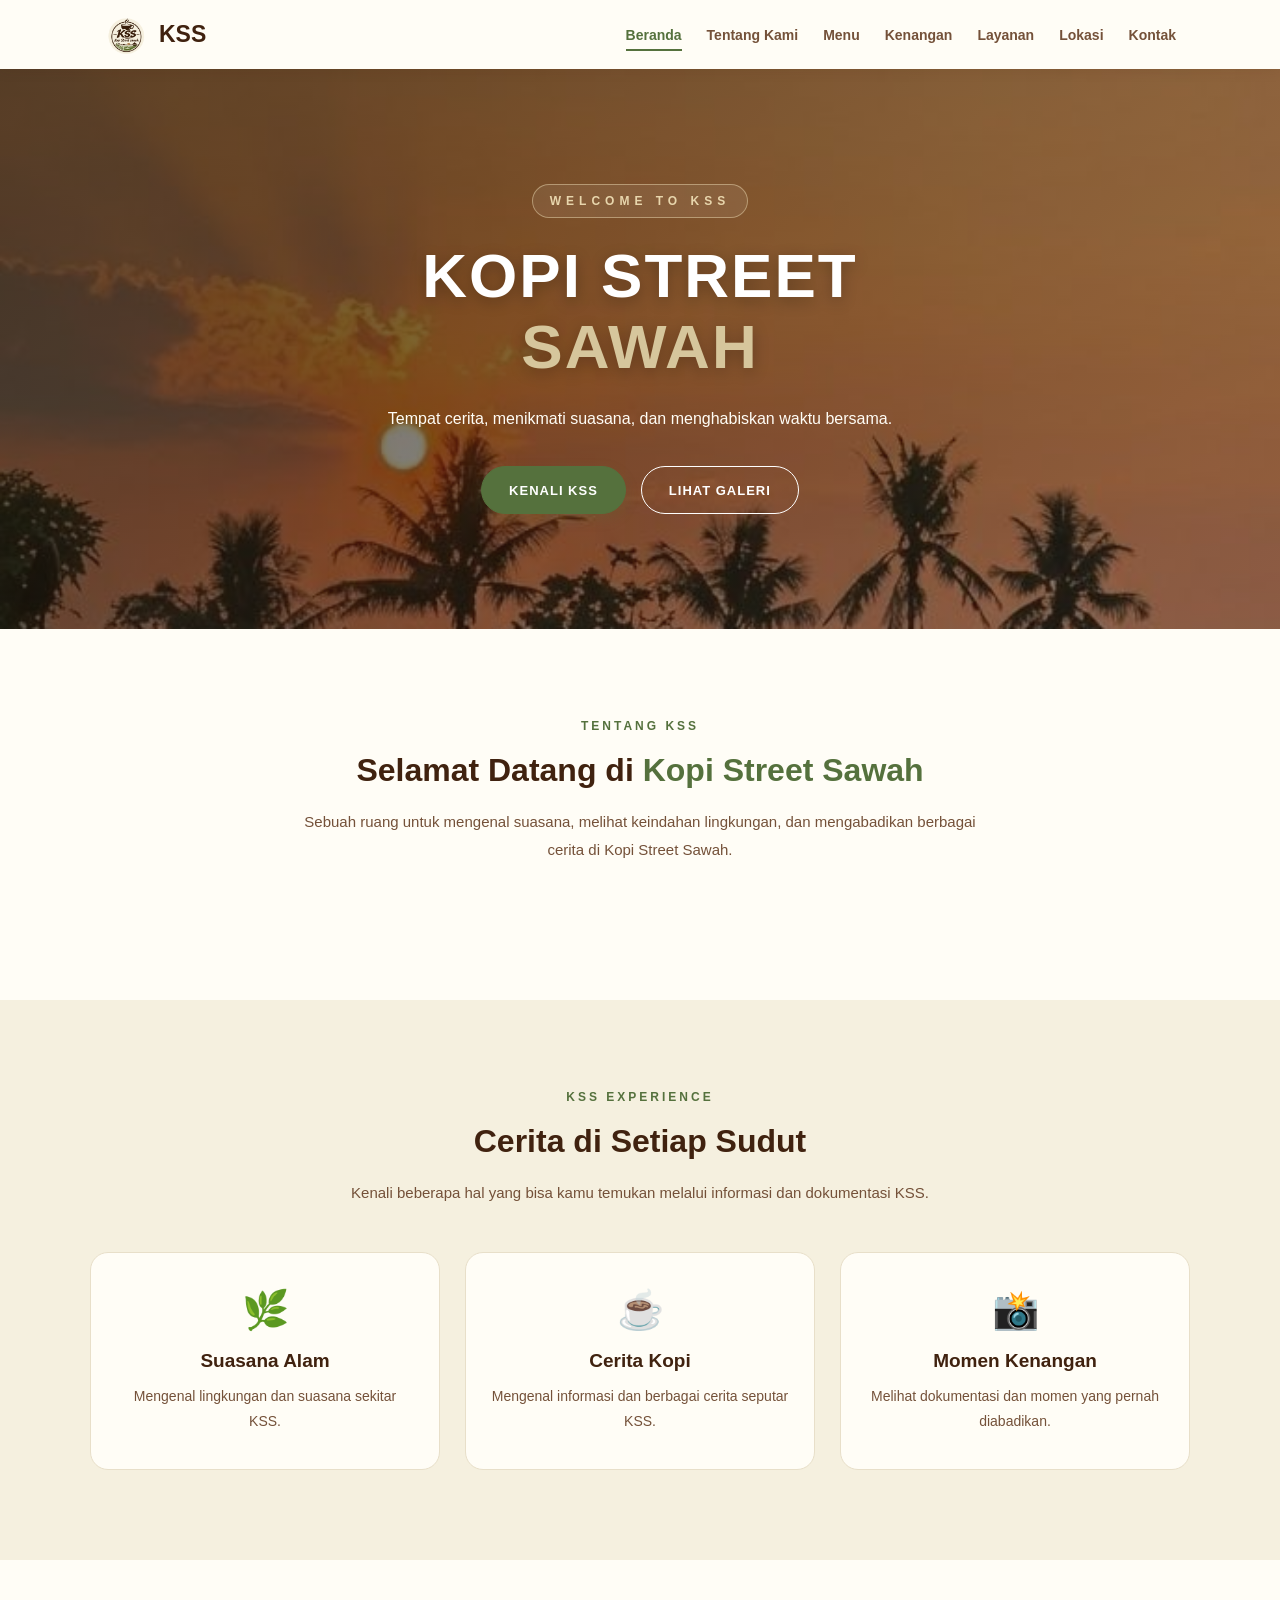
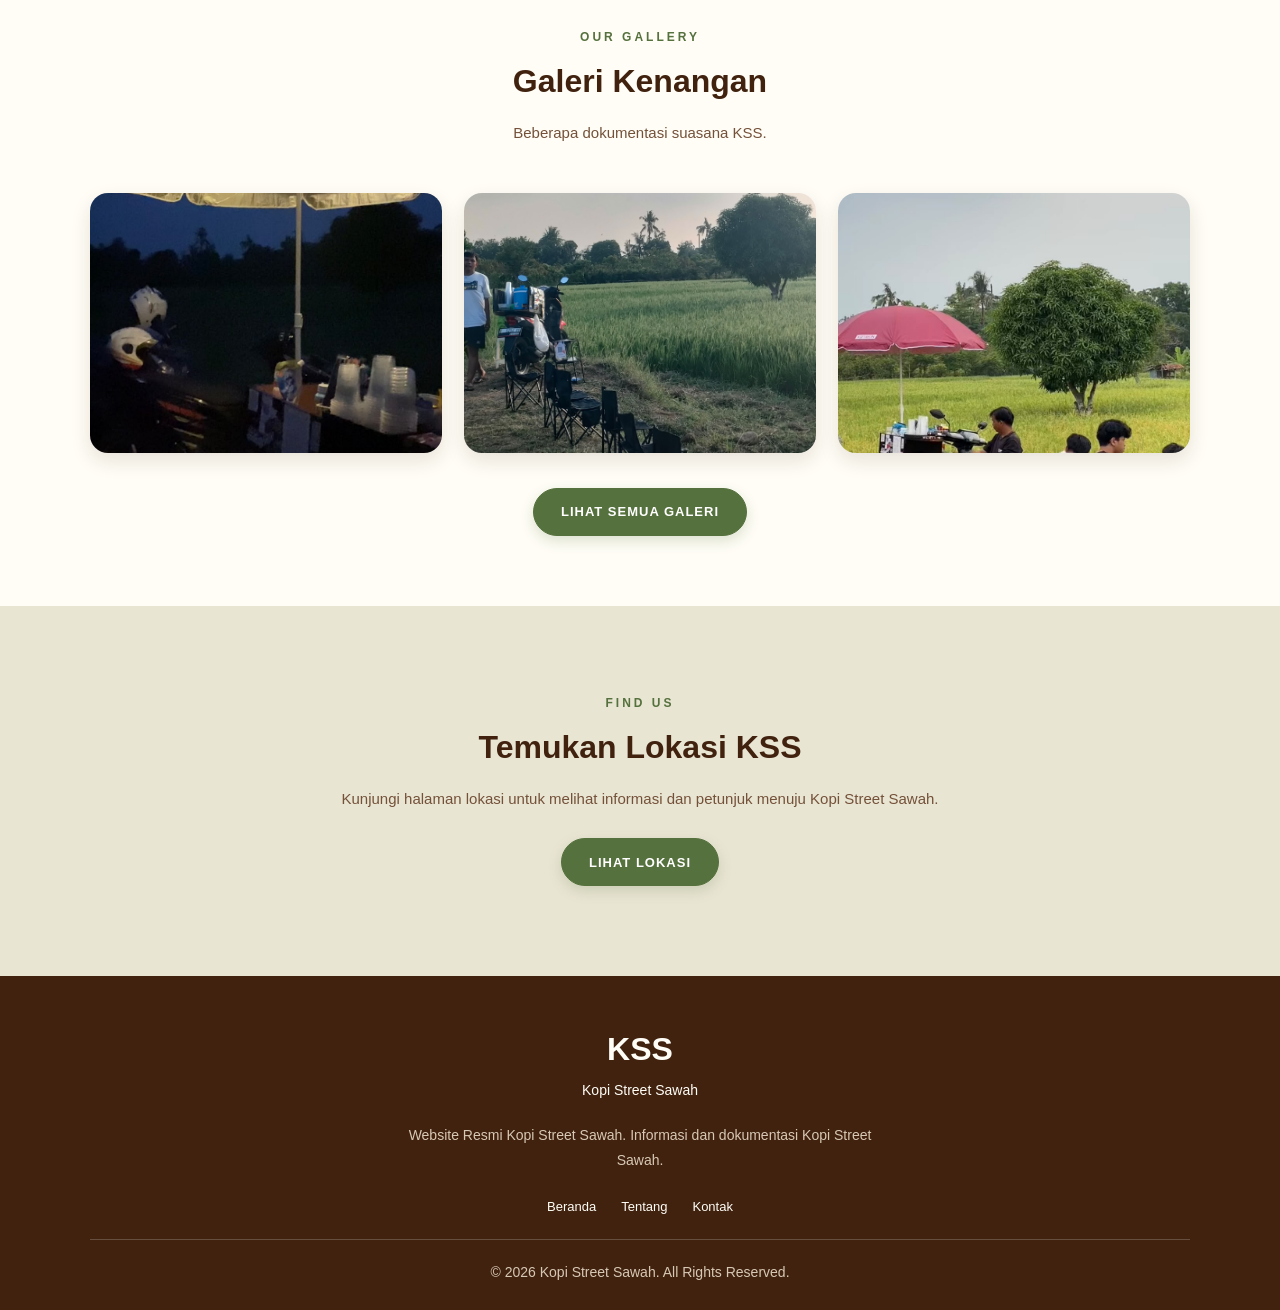
==== commit 7f37b059: "update" ====
--- a/beranda.html
+++ b/beranda.html
@@ -2,19 +2,37 @@
 <!DOCTYPE html>
 <html lang="id">
 
+
 <head>
     <meta charset="UTF-8">
 
     <meta name="viewport"
           content="width=device-width, initial-scale=1.0">
 
-    <title>Beranda | KSS Kopi Street Sawah</title>
+    <title>KSS | Kopi Street Sawah</title>
+
+    <!-- IDENTITAS WEBSITE -->
+    <meta property="og:site_name"
+          content="KSS Kopi Street Sawah">
+
+    <meta name="application-name"
+          content="KSS Kopi Street Sawah">
 
     <meta name="description"
-          content="Informasi dan galeri Kopi Street Sawah (KSS).">
+          content="Kenali Kopi Street Sawah (KSS), informasi suasana, menu, lokasi, dan dokumentasi.">
+
+    <!-- LOGO WEBSITE -->
+    <link rel="icon"
+          type="image/png"
+          href="img/logo-kss.png">
+
+    <!-- GOOGLE VERIFICATION -->
+    <!-- Pertahankan tag verifikasi asli jika diperlukan
+         untuk properti beranda.html -->
 
     <link rel="stylesheet" href="style.css">
 </head>
+
 
 <body>
 
@@ -244,8 +262,7 @@
             </h2>
 
             <p>
-                Beberapa dokumentasi suasana
-                dan momen di KSS.
+                Beberapa dokumentasi suasana KSS.
             </p>
 
         </div>
@@ -346,6 +363,24 @@
     </footer>
 
 
+<!-- POPUP ZOOM GALERI BERANDA -->
+<div class="gallery-lightbox" id="galleryLightbox">
+
+    <button
+        class="gallery-lightbox-close"
+        id="closeGalleryLightbox"
+        aria-label="Tutup foto">
+        &times;
+    </button>
+
+    <img
+        src=""
+        alt="Foto Galeri KSS"
+        id="lightboxGalleryImage">
+
+</div>
+
+
     <script src="script.js"></script>
 
 </body>
--- a/style.css
+++ b/style.css
@@ -661,16 +661,27 @@
     gap: 20px;
 }
 
+
+
 .gallery-container img {
+    display: block;
     width: 100%;
-    height: 250px;
+    height: 260px;
 
     object-fit: cover;
-
-    border-radius: 15px;
-
-    transition: 0.3s;
-}
+    object-position: center;
+
+    border-radius: 18px;
+
+    box-shadow: 0 8px 20px rgba(64, 34, 15, 0.12);
+
+    cursor: zoom-in;
+
+    transition: transform 0.3s ease,
+                box-shadow 0.3s ease;
+}
+
+
 
 .gallery-container img:hover {
     transform: scale(1.03);
@@ -854,9 +865,13 @@
         grid-template-columns: 1fr;
     }
 
-    .gallery-container img {
-        height: 230px;
-    }
+.gallery-container img {
+    width: 100%;
+    height: auto;
+    aspect-ratio: auto;
+    object-fit: contain;
+    object-position: center;
+}
 
     .welcome-section,
     .feature-section,
@@ -3598,3 +3613,172 @@
         font-size: 13px;
     }
 }
+
+
+
+/* =====================================
+   GALERI BERANDA KSS
+===================================== */
+
+.gallery-section {
+    padding: 70px 7%;
+    background-color: var(--cream-light);
+}
+
+.gallery-container {
+    max-width: 1100px;
+    margin: 35px auto;
+
+    display: grid;
+    grid-template-columns: repeat(3, 1fr);
+    gap: 22px;
+}
+
+.gallery-container img {
+    display: block;
+    width: 100%;
+    aspect-ratio: 4 / 3;
+
+    object-fit: cover;
+    object-position: center;
+
+    border-radius: 18px;
+
+    box-shadow: 0 8px 20px rgba(64, 34, 15, 0.12);
+
+    cursor: zoom-in;
+
+    transition: transform 0.3s ease,
+                box-shadow 0.3s ease;
+}
+
+.gallery-container img:hover {
+    transform: translateY(-5px);
+    box-shadow: 0 12px 25px rgba(64, 34, 15, 0.18);
+}
+
+/* TOMBOL GALERI */
+
+.gallery-button {
+    text-align: center;
+    margin-top: 30px;
+}
+
+/* RESPONSIF TABLET */
+
+@media screen and (max-width: 850px) {
+    .gallery-container {
+        grid-template-columns: repeat(2, 1fr);
+        gap: 18px;
+    }
+}
+
+/* RESPONSIF HP */
+
+@media screen and (max-width: 600px) {
+    .gallery-section {
+        padding: 50px 6%;
+    }
+
+    .gallery-container {
+        grid-template-columns: 1fr;
+        gap: 20px;
+    }
+
+    .gallery-container img {
+        aspect-ratio: 16 / 10;
+        border-radius: 15px;
+    }
+}
+
+/* =====================================
+   POPUP ZOOM GALERI
+===================================== */
+
+.gallery-lightbox {
+    position: fixed;
+    inset: 0;
+    z-index: 9999;
+
+    display: none;
+    align-items: center;
+    justify-content: center;
+
+    padding: 25px;
+
+    background: rgba(20, 17, 13, 0.92);
+}
+
+.gallery-lightbox.active {
+    display: flex;
+}
+
+.gallery-lightbox img {
+    display: block;
+
+    max-width: 95%;
+    max-height: 85vh;
+
+    object-fit: contain;
+    border-radius: 12px;
+}
+
+.gallery-lightbox-close {
+    position: absolute;
+    top: 20px;
+    right: 22px;
+
+    width: 42px;
+    height: 42px;
+
+    border: none;
+    border-radius: 50%;
+
+    background: white;
+    color: var(--brown);
+
+    font-size: 30px;
+    cursor: pointer;
+}
+
+
+/* =====================================
+   PERBAIKAN FOTO GALERI KHUSUS HP
+===================================== */
+
+@media screen and (max-width: 600px) {
+
+    .gallery-container img {
+        width: 100%;
+        height: 230px;
+        aspect-ratio: auto;
+
+        object-fit: contain;
+        object-position: center;
+
+        border-radius: 15px;
+    }
+
+}
+
+/* PERBAIKAN GALERI BERANDA DI HP */
+
+@media screen and (max-width: 650px) {
+
+    .gallery-container {
+        display: flex;
+        flex-direction: column;
+        width: 100%;
+    }
+
+    .gallery-container img {
+        display: block;
+        width: 100% !important;
+        max-width: 100%;
+        height: auto !important;
+        aspect-ratio: unset;
+        object-fit: unset !important;
+        object-position: center;
+    }
+
+}
